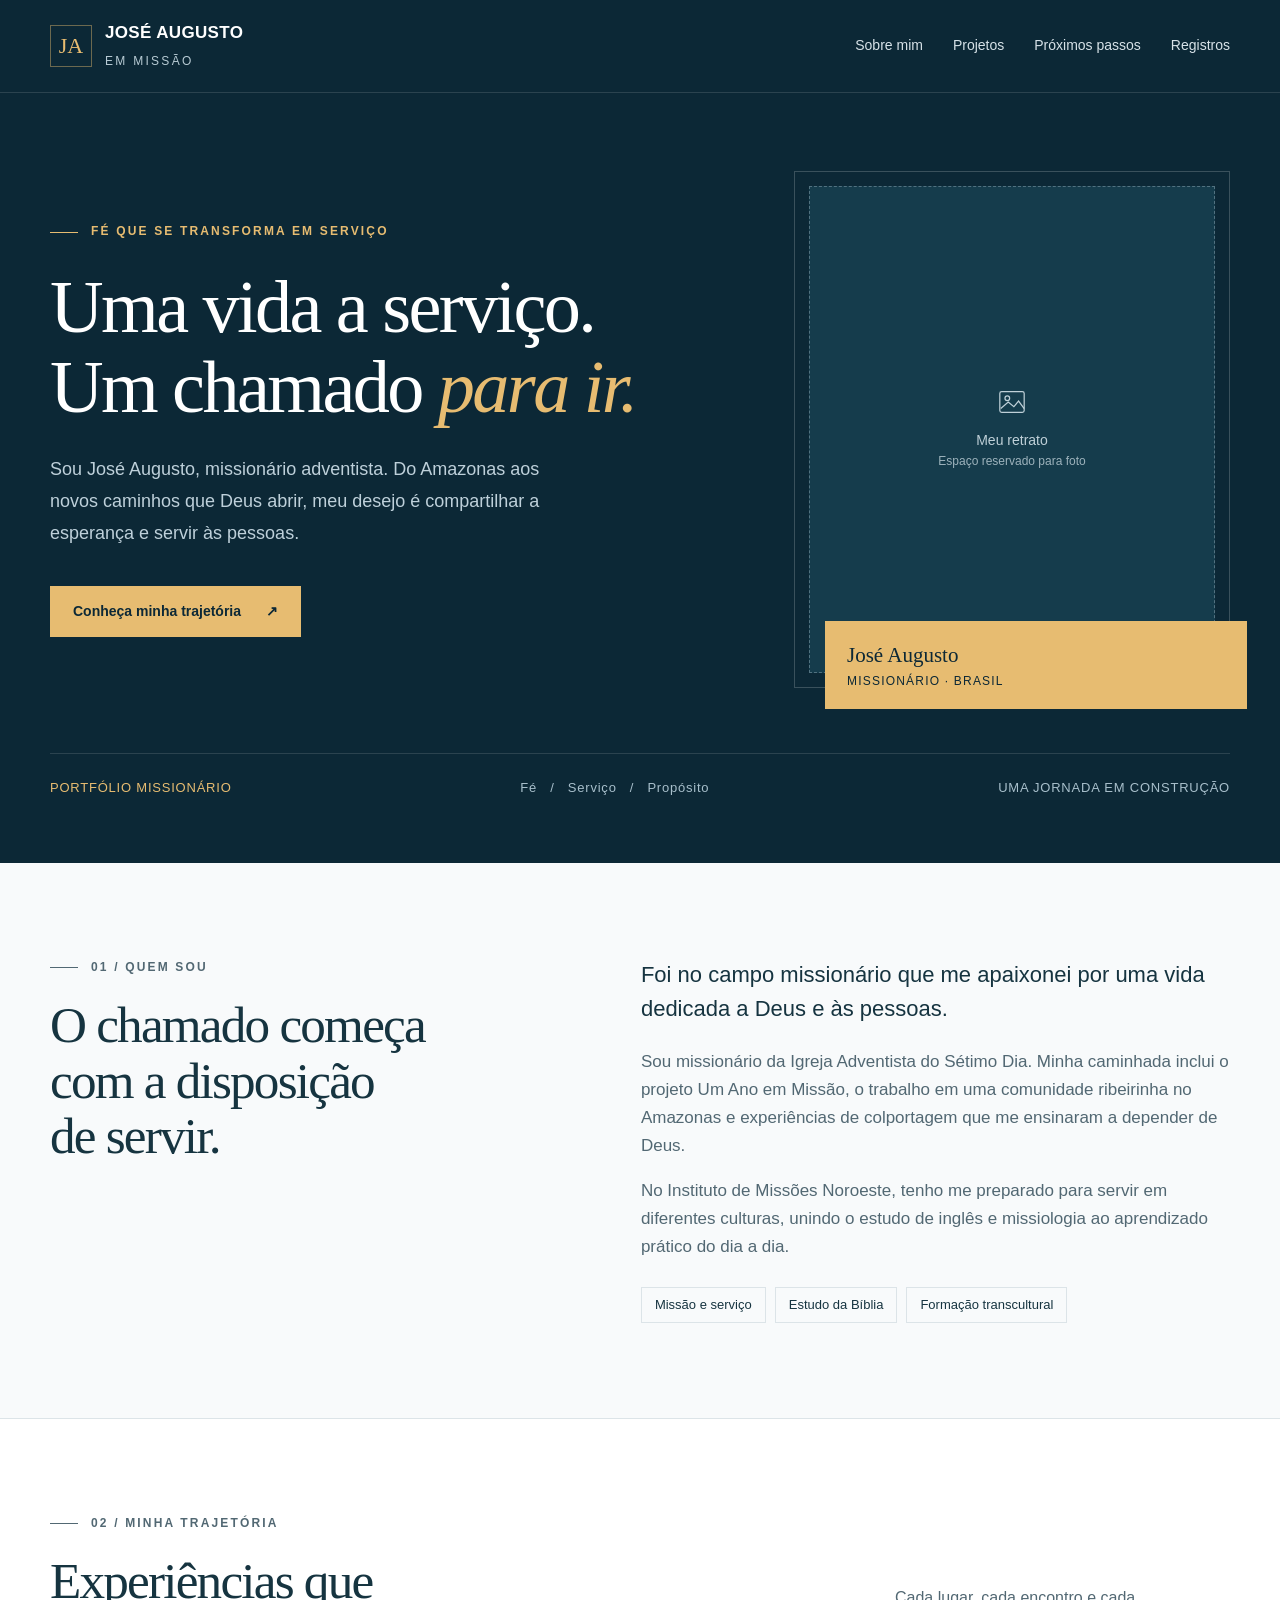
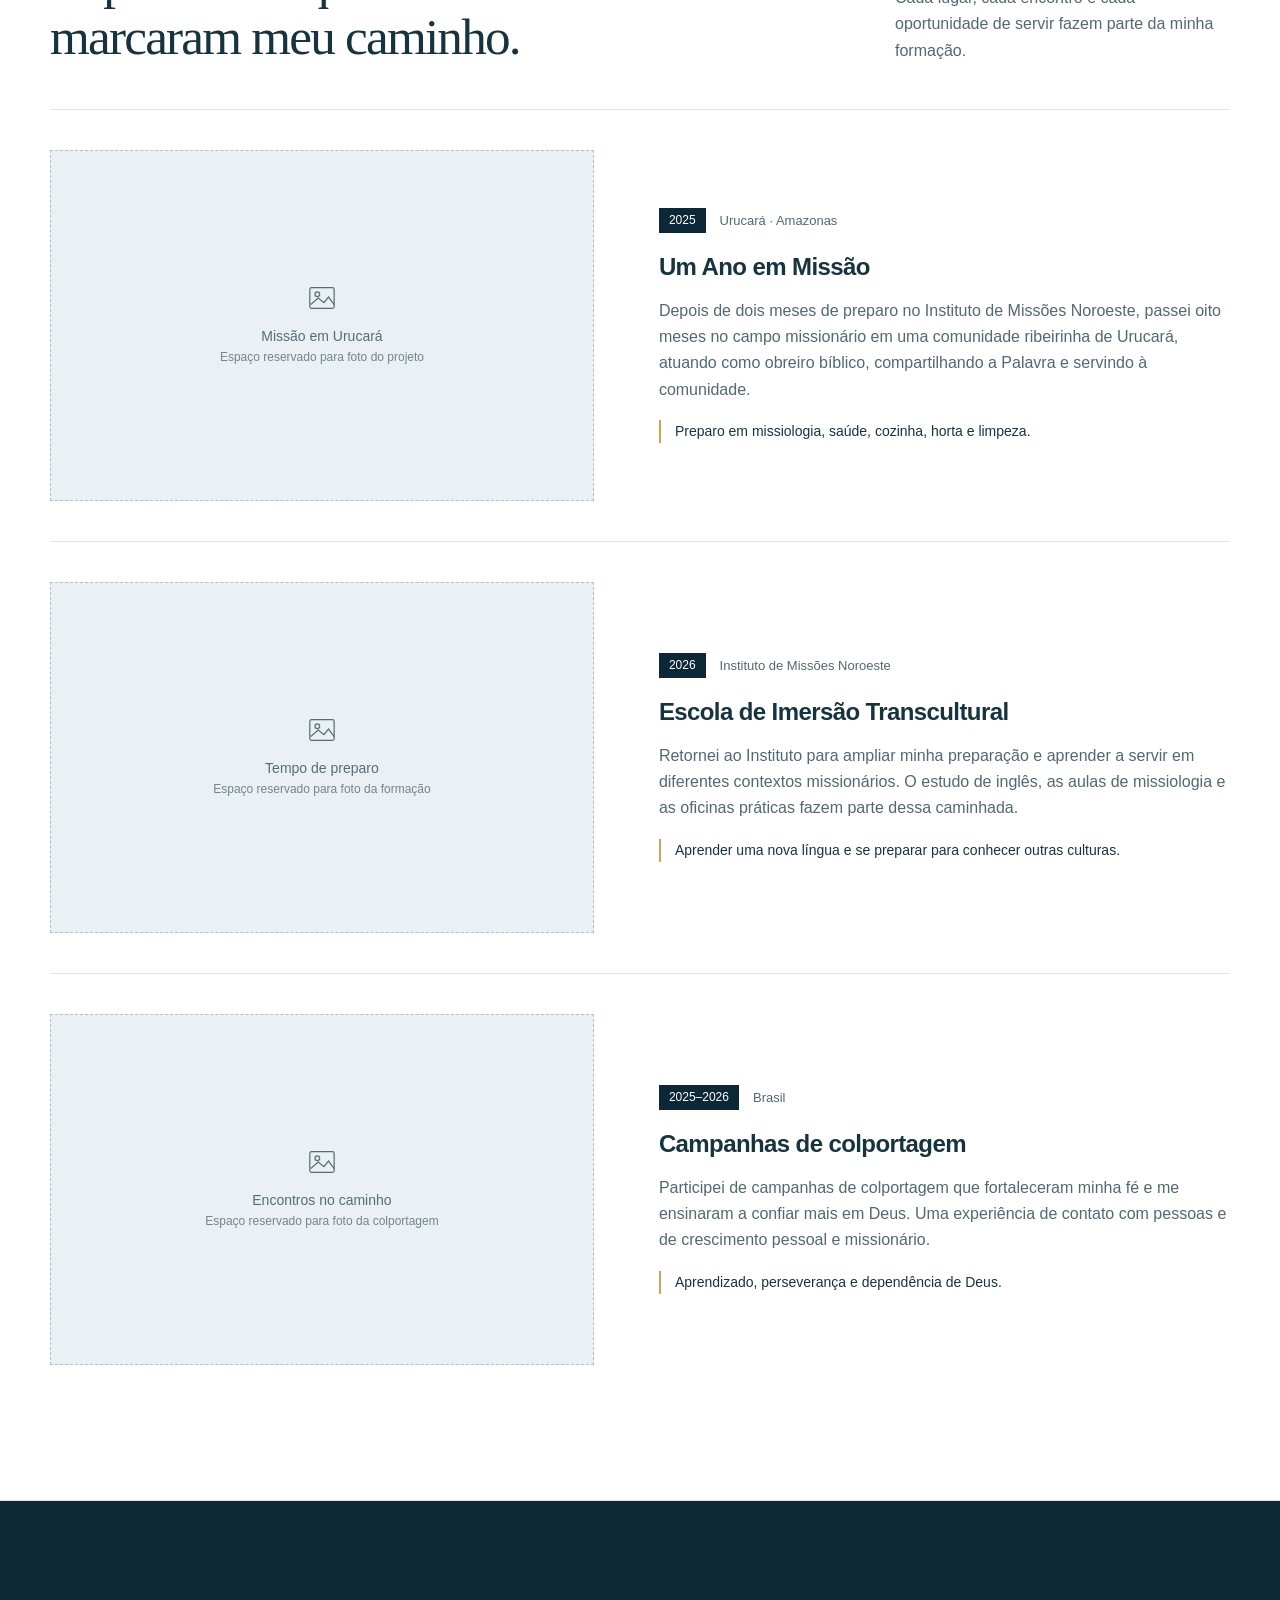
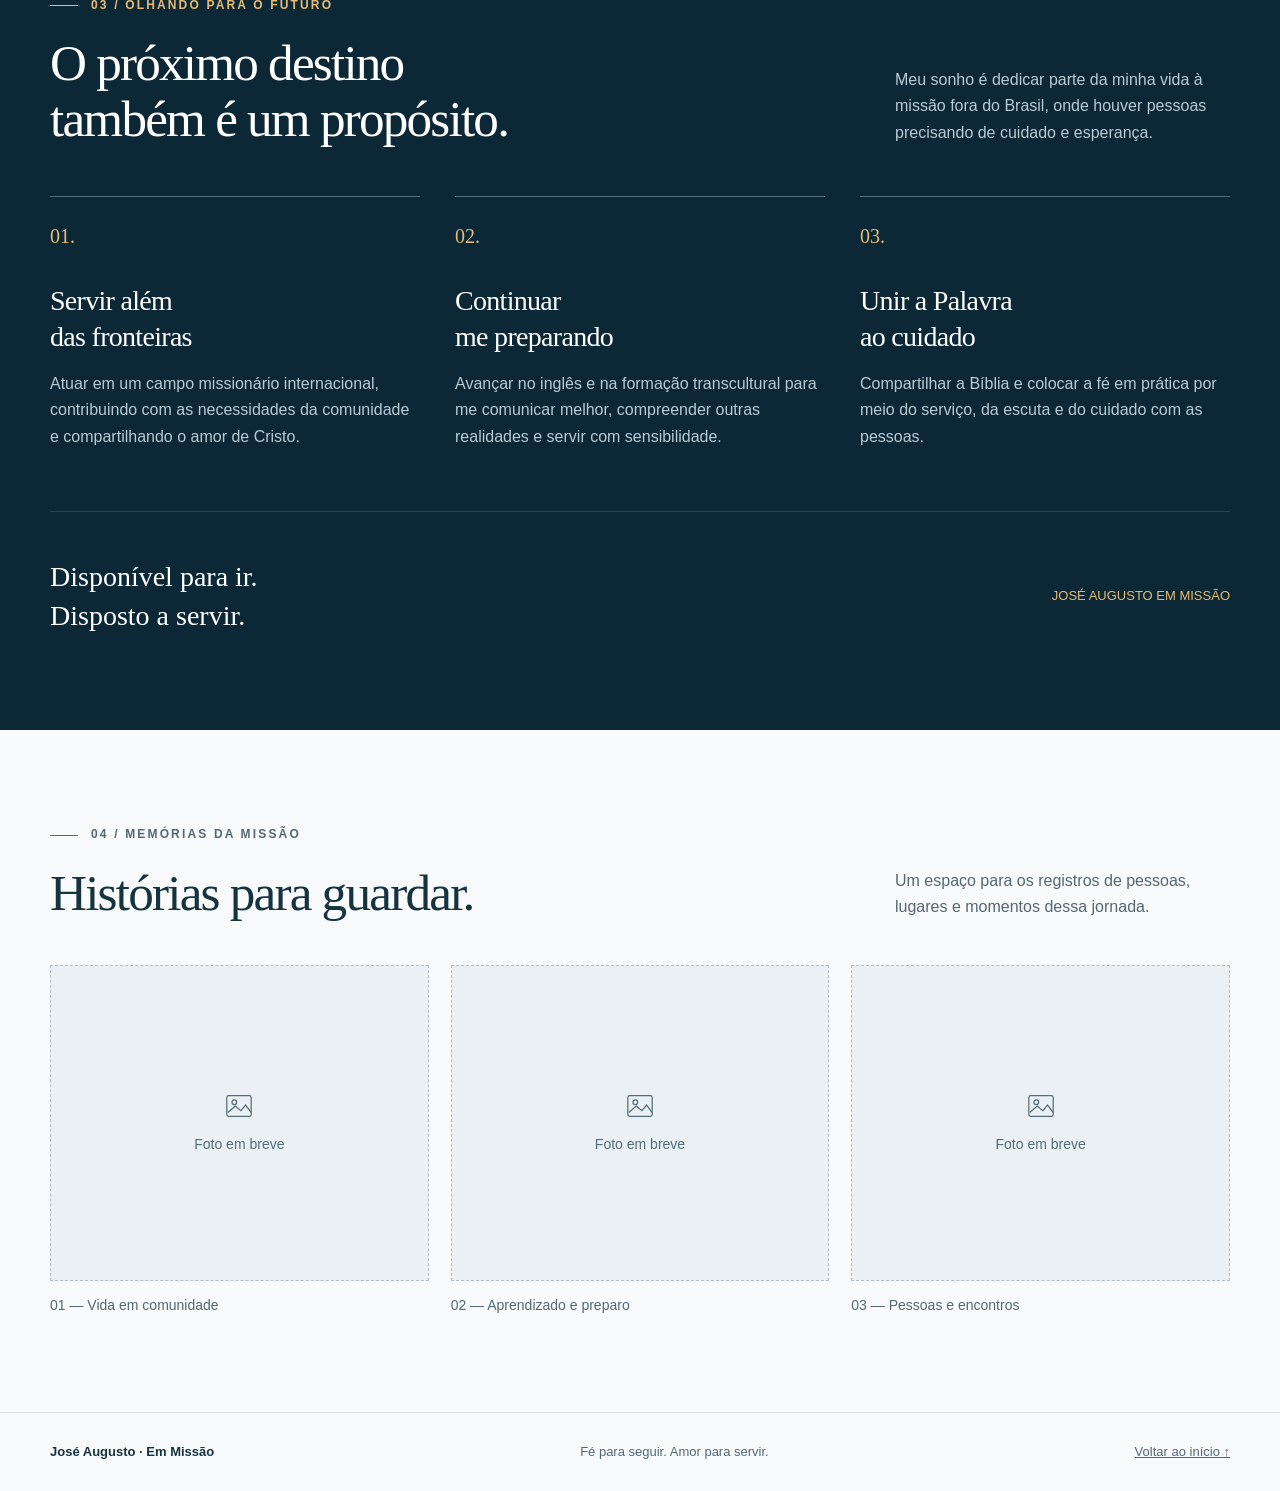
==== index.html @ 865b5f3e "primeiro commit" ====
<!doctype html>
<html lang="pt-BR">
  <head>
    <meta charset="UTF-8" />
    <meta name="viewport" content="width=device-width, initial-scale=1" />
    <title>José Augusto — Em Missão</title>
    <meta
      name="description"
      content="Conheça a trajetória missionária de José Augusto, seus projetos no Amazonas, sua formação e seu sonho de servir além das fronteiras."
    />
    <link
      rel="icon"
      type="image/svg+xml"
      href="data:image/svg+xml,%3Csvg xmlns='http://www.w3.org/2000/svg' viewBox='0 0 40 40'%3E%3Crect width='40' height='40' rx='10' fill='%230c2836'/%3E%3Cpath d='M20 8v24M10 17h20' stroke='%23e7bc71' stroke-width='3'/%3E%3C/svg%3E"
    />
    <style>
      :root {
        --navy: #0c2836;
        --navy2: #153c4c;
        --gold: #e7bc71;
        --ink: #163440;
        --muted: #526873;
        --paper: #f8fafb;
        --line: #dce4e8;
      }
      * {
        box-sizing: border-box;
      }
      html {
        scroll-behavior: smooth;
        scroll-padding-top: 90px;
      }
      body {
        margin: 0;
        color: var(--ink);
        background: var(--paper);
        font-family: Arial, Helvetica, sans-serif;
        line-height: 1.65;
      }
      a {
        color: inherit;
      }
      a:focus-visible {
        outline: 3px solid var(--gold);
        outline-offset: 6px;
      }
      header {
        background: var(--navy);
        color: #fff;
        border-bottom: 1px solid #ffffff20;
      }
      .wrap {
        max-width: 1180px;
        width: calc(100% - 80px);
        margin: auto;
      }
      .nav {
        display: flex;
        align-items: center;
        justify-content: space-between;
        gap: 24px;
        min-height: 92px;
      }
      .brand {
        text-decoration: none;
        display: flex;
        align-items: center;
        gap: 13px;
      }
      .brand-mark {
        width: 42px;
        height: 42px;
        border: 1px solid #e7bc7170;
        display: grid;
        place-items: center;
        color: var(--gold);
        font-family: Georgia, serif;
        font-size: 22px;
      }
      .brand strong {
        display: block;
        font-size: 17px;
        letter-spacing: 0.02em;
      }
      .brand small {
        font-size: 12px;
        letter-spacing: 0.19em;
        color: #b8cbd4;
        text-transform: uppercase;
      }
      nav {
        display: flex;
        gap: 30px;
      }
      nav a {
        font-size: 14px;
        text-decoration: none;
        color: #d7e2e8;
      }
      nav a:hover {
        color: var(--gold);
      }
      .hero {
        background: var(--navy);
        color: white;
        padding: 78px 0 64px;
      }
      .hero-grid {
        display: grid;
        grid-template-columns: 1.2fr 0.8fr;
        align-items: center;
        gap: 90px;
      }
      .eyebrow {
        font-size: 12px;
        letter-spacing: 0.18em;
        font-weight: 700;
        text-transform: uppercase;
        color: var(--muted);
        display: flex;
        align-items: center;
        gap: 13px;
      }
      .eyebrow:before {
        content: "";
        display: block;
        width: 28px;
        height: 1px;
        background: currentColor;
      }
      .hero .eyebrow {
        color: var(--gold);
      }
      h1,
      h2,
      h3,
      p {
        margin-top: 0;
      }
      h1,
      h2 {
        font-family: Georgia, "Times New Roman", serif;
        font-weight: 400;
        line-height: 1.08;
        letter-spacing: -0.035em;
      }
      h1 {
        font-size: clamp(48px, 5.8vw, 78px);
        margin: 25px 0;
      }
      h1 em {
        color: var(--gold);
        font-weight: 400;
      }
      h2 {
        font-size: clamp(36px, 4vw, 52px);
        margin: 20px 0 24px;
      }
      h3 {
        font-size: 24px;
        line-height: 1.3;
        letter-spacing: -0.025em;
        margin-bottom: 15px;
      }
      .intro {
        font-size: 18px;
        color: #bed0da;
        max-width: 490px;
        line-height: 1.8;
      }
      .button {
        display: inline-flex;
        align-items: center;
        gap: 25px;
        background: var(--gold);
        color: var(--navy);
        padding: 14px 23px;
        text-decoration: none;
        font-size: 14px;
        font-weight: bold;
        margin-top: 18px;
      }
      .button:hover {
        background: #f3ce90;
      }
      .portrait-frame {
        position: relative;
        padding: 14px;
        border: 1px solid #ffffff30;
      }
      .placeholder {
        display: flex;
        align-items: center;
        justify-content: center;
        flex-direction: column;
        text-align: center;
        gap: 12px;
        background: #eaf0f3;
        color: #536d7a;
        border: 1px dashed #adc0ca;
        min-height: 230px;
        padding: 24px;
      }
      .placeholder svg {
        width: 30px;
        height: 30px;
        stroke: currentColor;
        fill: none;
        stroke-width: 1.3;
      }
      .placeholder span {
        font-size: 14px;
      }
      .placeholder small {
        display: block;
        font-size: 12px;
        color: inherit;
        opacity: 0.8;
      }
      .portrait {
        aspect-ratio: 4/4.8;
        background: var(--navy2);
        border-color: #527280;
        color: #bfd0d8;
      }
      .portrait-label {
        position: absolute;
        bottom: -22px;
        left: 30px;
        right: -18px;
        background: var(--gold);
        padding: 17px 22px;
        color: var(--navy);
      }
      .portrait-label strong {
        font-family: Georgia, serif;
        font-size: 21px;
        font-weight: 400;
      }
      .portrait-label small {
        display: block;
        font-size: 12px;
        letter-spacing: 0.1em;
        text-transform: uppercase;
      }
      .hero-foot {
        margin-top: 65px;
        border-top: 1px solid #ffffff20;
        padding-top: 23px;
        display: flex;
        gap: 30px;
        justify-content: space-between;
        color: #a8bfcb;
        font-size: 13px;
        letter-spacing: 0.06em;
      }
      .hero-foot span:first-child {
        color: var(--gold);
      }
      section {
        padding: 95px 0;
      }
      .about {
        display: grid;
        grid-template-columns: 1fr 1.2fr;
        gap: 100px;
      }
      .about p {
        color: var(--muted);
        font-size: 17px;
      }
      .about .lead {
        font-size: 22px;
        color: var(--ink);
        line-height: 1.55;
      }
      .tags {
        display: flex;
        flex-wrap: wrap;
        gap: 9px;
        margin-top: 26px;
      }
      .tag {
        border: 1px solid var(--line);
        padding: 6px 13px;
        font-size: 13px;
      }
      .projects {
        background: #fff;
        border-block: 1px solid var(--line);
      }
      .section-head {
        display: flex;
        justify-content: space-between;
        align-items: end;
        gap: 30px;
        margin-bottom: 45px;
      }
      .section-head h2 {
        margin-bottom: 0;
      }
      .section-head > p {
        font-size: 16px;
        max-width: 335px;
        color: var(--muted);
        margin: 0;
      }
      .project {
        display: grid;
        grid-template-columns: 1fr 1.05fr;
        gap: 65px;
        padding: 40px 0;
        border-top: 1px solid var(--line);
        align-items: center;
      }
      .project .placeholder {
        aspect-ratio: 1.55;
      }
      .meta {
        display: flex;
        align-items: center;
        gap: 14px;
        font-size: 13px;
        color: var(--muted);
        margin-bottom: 18px;
      }
      .year {
        background: var(--navy);
        color: white;
        padding: 3px 10px;
        font-size: 12px;
      }
      .project p {
        color: var(--muted);
        margin-bottom: 17px;
      }
      .detail {
        font-size: 14px;
        color: var(--ink);
        border-left: 2px solid #d2a256;
        padding-left: 14px;
      }
      .goals {
        background: var(--navy);
        color: white;
      }
      .goals .eyebrow {
        color: var(--gold);
      }
      .goals .section-head > p {
        color: #b7cbd5;
      }
      .goal-grid {
        display: grid;
        grid-template-columns: repeat(3, 1fr);
        gap: 35px;
        margin-top: 50px;
      }
      .goal {
        border-top: 1px solid #54707e;
        padding-top: 23px;
      }
      .number {
        font-family: Georgia, serif;
        color: var(--gold);
        font-size: 20px;
        display: block;
        margin-bottom: 30px;
      }
      .goal h3 {
        font-family: Georgia, serif;
        font-weight: 400;
        font-size: 28px;
      }
      .goal p {
        color: #b7cbd5;
        font-size: 16px;
      }
      .closing {
        padding-top: 45px;
        margin-top: 45px;
        border-top: 1px solid #ffffff20;
        display: flex;
        justify-content: space-between;
        gap: 30px;
        align-items: center;
      }
      .closing p {
        font-family: Georgia, serif;
        font-size: 28px;
        line-height: 1.4;
        margin: 0;
      }
      .closing span {
        font-size: 13px;
        color: var(--gold);
        white-space: nowrap;
      }
      .gallery-grid {
        display: grid;
        grid-template-columns: 1fr 1fr 1fr;
        gap: 22px;
      }
      .gallery-grid figure {
        margin: 0;
      }
      .gallery-grid .placeholder {
        aspect-ratio: 1.2;
        min-height: 0;
      }
      .gallery-grid figcaption {
        font-size: 14px;
        margin-top: 13px;
        color: var(--muted);
      }
      footer {
        border-top: 1px solid var(--line);
        padding: 28px 0;
      }
      .footer {
        display: flex;
        justify-content: space-between;
        gap: 20px;
        font-size: 13px;
        color: var(--muted);
      }
      .footer strong {
        color: var(--ink);
      }
      @media (max-width: 850px) {
        .wrap {
          width: calc(100% - 40px);
        }
        .nav {
          flex-wrap: wrap;
          padding: 19px 0;
          gap: 15px;
        }
        nav {
          gap: 20px;
          flex-wrap: wrap;
        }
        .hero-grid {
          gap: 35px;
          grid-template-columns: 1.15fr 0.85fr;
        }
        .hero {
          padding-top: 55px;
        }
        h1 {
          font-size: 52px;
        }
        .portrait-label {
          right: 0;
          left: 0;
        }
        .about {
          gap: 40px;
        }
        .project {
          gap: 35px;
        }
        .goal-grid {
          gap: 24px;
        }
        .hero-foot {
          gap: 14px;
          flex-wrap: wrap;
        }
      }
      @media (max-width: 600px) {
        .wrap {
          width: calc(100% - 40px);
        }
        .nav {
          align-items: start;
        }
        .brand strong {
          font-size: 16px;
        }
        nav {
          gap: 21px;
          width: 100%;
          padding-top: 12px;
          border-top: 1px solid #ffffff20;
        }
        nav a {
          font-size: 13px;
        }
        .hero-grid,
        .about,
        .project,
        .goal-grid {
          grid-template-columns: 1fr;
        }
        .hero-grid {
          gap: 45px;
        }
        h1 {
          font-size: 54px;
        }
        .hero {
          padding: 45px 0 30px;
        }
        .intro {
          font-size: 17px;
        }
        .portrait-frame {
          width: 90%;
          max-width: 350px;
          margin: auto;
        }
        .portrait {
          aspect-ratio: 1.1;
        }
        .hero-foot {
          margin-top: 60px;
        }
        .hero-foot span:last-child {
          display: none;
        }
        section {
          padding: 65px 0;
        }
        .about {
          gap: 12px;
        }
        .section-head {
          display: block;
        }
        .section-head > p {
          margin-top: 22px;
        }
        .project {
          gap: 24px;
          padding: 30px 0;
        }
        .project .placeholder {
          min-height: 210px;
        }
        .goal-grid {
          gap: 25px;
          margin-top: 35px;
        }
        .number {
          margin-bottom: 15px;
        }
        .closing {
          align-items: start;
          flex-direction: column;
          gap: 15px;
        }
        .gallery-grid {
          grid-template-columns: 1fr;
        }
        .gallery-grid .placeholder {
          aspect-ratio: 1.5;
        }
        .footer {
          flex-direction: column;
          gap: 5px;
        }
      }
      @media (prefers-reduced-motion: reduce) {
        html {
          scroll-behavior: auto;
        }
      }
    </style>
  </head>
  <body>
    <svg xmlns="http://www.w3.org/2000/svg" style="display: none">
      <symbol id="photo" viewBox="0 0 32 32">
        <rect x="3" y="5" width="26" height="22" rx="2" />
        <circle cx="11" cy="12" r="2.5" />
        <path d="m4 23 8-7 6 5 5-6 6 8" />
      </symbol>
    </svg>
    <header id="inicio">
      <div class="wrap nav">
        <a class="brand" href="#inicio" aria-label="José Augusto, início"
          ><span class="brand-mark">JA</span
          ><span><strong>JOSÉ AUGUSTO</strong><small>Em missão</small></span></a
        >
        <nav aria-label="Navegação principal">
          <a href="#sobre">Sobre mim</a><a href="#projetos">Projetos</a
          ><a href="#objetivos">Próximos passos</a
          ><a href="#registros">Registros</a>
        </nav>
      </div>
    </header>
    <main>
      <div class="hero">
        <div class="wrap">
          <div class="hero-grid">
            <div>
              <div class="eyebrow">Fé que se transforma em serviço</div>
              <h1>Uma vida a serviço.<br />Um chamado <em>para ir.</em></h1>
              <p class="intro">
                Sou José Augusto, missionário adventista. Do Amazonas aos novos
                caminhos que Deus abrir, meu desejo é compartilhar a esperança e
                servir às pessoas.
              </p>
              <a class="button" href="#projetos"
                >Conheça minha trajetória <span aria-hidden="true">↗</span></a
              >
            </div>
            <div class="portrait-frame">
              <div class="placeholder portrait">
                <svg aria-hidden="true"><use href="#photo" /></svg
                ><span
                  >Meu retrato<small>Espaço reservado para foto</small></span
                >
              </div>
              <div class="portrait-label">
                <strong>José Augusto</strong><small>Missionário · Brasil</small>
              </div>
            </div>
          </div>
          <div class="hero-foot">
            <span>PORTFÓLIO MISSIONÁRIO</span
            ><span>Fé &nbsp; / &nbsp; Serviço &nbsp; / &nbsp; Propósito</span
            ><span>UMA JORNADA EM CONSTRUÇÃO</span>
          </div>
        </div>
      </div>
      <section id="sobre">
        <div class="wrap about">
          <div>
            <div class="eyebrow">01 / Quem sou</div>
            <h2>O chamado começa<br />com a disposição<br />de servir.</h2>
          </div>
          <div>
            <p class="lead">
              Foi no campo missionário que me apaixonei por uma vida dedicada a
              Deus e às pessoas.
            </p>
            <p>
              Sou missionário da Igreja Adventista do Sétimo Dia. Minha
              caminhada inclui o projeto Um Ano em Missão, o trabalho em uma
              comunidade ribeirinha no Amazonas e experiências de colportagem
              que me ensinaram a depender de Deus.
            </p>
            <p>
              No Instituto de Missões Noroeste, tenho me preparado para servir
              em diferentes culturas, unindo o estudo de inglês e missiologia ao
              aprendizado prático do dia a dia.
            </p>
            <div class="tags">
              <span class="tag">Missão e serviço</span
              ><span class="tag">Estudo da Bíblia</span
              ><span class="tag">Formação transcultural</span>
            </div>
          </div>
        </div>
      </section>
      <section class="projects" id="projetos">
        <div class="wrap">
          <div class="section-head">
            <div>
              <div class="eyebrow">02 / Minha trajetória</div>
              <h2>Experiências que<br />marcaram meu caminho.</h2>
            </div>
            <p>
              Cada lugar, cada encontro e cada oportunidade de servir fazem
              parte da minha formação.
            </p>
          </div>
          <article class="project">
            <div class="placeholder">
              <svg aria-hidden="true"><use href="#photo" /></svg
              ><span
                >Missão em Urucará<small
                  >Espaço reservado para foto do projeto</small
                ></span
              >
            </div>
            <div>
              <div class="meta">
                <span class="year">2025</span><span>Urucará · Amazonas</span>
              </div>
              <h3>Um Ano em Missão</h3>
              <p>
                Depois de dois meses de preparo no Instituto de Missões
                Noroeste, passei oito meses no campo missionário em uma
                comunidade ribeirinha de Urucará, atuando como obreiro bíblico,
                compartilhando a Palavra e servindo à comunidade.
              </p>
              <div class="detail">
                Preparo em missiologia, saúde, cozinha, horta e limpeza.
              </div>
            </div>
          </article>
          <article class="project">
            <div class="placeholder">
              <svg aria-hidden="true"><use href="#photo" /></svg
              ><span
                >Tempo de preparo<small
                  >Espaço reservado para foto da formação</small
                ></span
              >
            </div>
            <div>
              <div class="meta">
                <span class="year">2026</span
                ><span>Instituto de Missões Noroeste</span>
              </div>
              <h3>Escola de Imersão Transcultural</h3>
              <p>
                Retornei ao Instituto para ampliar minha preparação e aprender a
                servir em diferentes contextos missionários. O estudo de inglês,
                as aulas de missiologia e as oficinas práticas fazem parte dessa
                caminhada.
              </p>
              <div class="detail">
                Aprender uma nova língua e se preparar para conhecer outras
                culturas.
              </div>
            </div>
          </article>
          <article class="project">
            <div class="placeholder">
              <svg aria-hidden="true"><use href="#photo" /></svg
              ><span
                >Encontros no caminho<small
                  >Espaço reservado para foto da colportagem</small
                ></span
              >
            </div>
            <div>
              <div class="meta">
                <span class="year">2025–2026</span><span>Brasil</span>
              </div>
              <h3>Campanhas de colportagem</h3>
              <p>
                Participei de campanhas de colportagem que fortaleceram minha fé
                e me ensinaram a confiar mais em Deus. Uma experiência de
                contato com pessoas e de crescimento pessoal e missionário.
              </p>
              <div class="detail">
                Aprendizado, perseverança e dependência de Deus.
              </div>
            </div>
          </article>
        </div>
      </section>
      <section class="goals" id="objetivos">
        <div class="wrap">
          <div class="section-head">
            <div>
              <div class="eyebrow">03 / Olhando para o futuro</div>
              <h2>O próximo destino<br />também é um propósito.</h2>
            </div>
            <p>
              Meu sonho é dedicar parte da minha vida à missão fora do Brasil,
              onde houver pessoas precisando de cuidado e esperança.
            </p>
          </div>
          <div class="goal-grid">
            <article class="goal">
              <span class="number">01.</span>
              <h3>Servir além<br />das fronteiras</h3>
              <p>
                Atuar em um campo missionário internacional, contribuindo com as
                necessidades da comunidade e compartilhando o amor de Cristo.
              </p>
            </article>
            <article class="goal">
              <span class="number">02.</span>
              <h3>Continuar<br />me preparando</h3>
              <p>
                Avançar no inglês e na formação transcultural para me comunicar
                melhor, compreender outras realidades e servir com
                sensibilidade.
              </p>
            </article>
            <article class="goal">
              <span class="number">03.</span>
              <h3>Unir a Palavra<br />ao cuidado</h3>
              <p>
                Compartilhar a Bíblia e colocar a fé em prática por meio do
                serviço, da escuta e do cuidado com as pessoas.
              </p>
            </article>
          </div>
          <div class="closing">
            <p>Disponível para ir.<br />Disposto a servir.</p>
            <span>JOSÉ AUGUSTO EM MISSÃO</span>
          </div>
        </div>
      </section>
      <section id="registros">
        <div class="wrap">
          <div class="section-head">
            <div>
              <div class="eyebrow">04 / Memórias da missão</div>
              <h2>Histórias para guardar.</h2>
            </div>
            <p>
              Um espaço para os registros de pessoas, lugares e momentos dessa
              jornada.
            </p>
          </div>
          <div class="gallery-grid">
            <figure>
              <div class="placeholder">
                <svg aria-hidden="true"><use href="#photo" /></svg
                ><span>Foto em breve</span>
              </div>
              <figcaption>01 — Vida em comunidade</figcaption>
            </figure>
            <figure>
              <div class="placeholder">
                <svg aria-hidden="true"><use href="#photo" /></svg
                ><span>Foto em breve</span>
              </div>
              <figcaption>02 — Aprendizado e preparo</figcaption>
            </figure>
            <figure>
              <div class="placeholder">
                <svg aria-hidden="true"><use href="#photo" /></svg
                ><span>Foto em breve</span>
              </div>
              <figcaption>03 — Pessoas e encontros</figcaption>
            </figure>
          </div>
        </div>
      </section>
    </main>
    <footer>
      <div class="wrap footer">
        <strong>José Augusto · Em Missão</strong
        ><span>Fé para seguir. Amor para servir.</span
        ><a href="#inicio">Voltar ao início ↑</a>
      </div>
    </footer>
  </body>
</html>
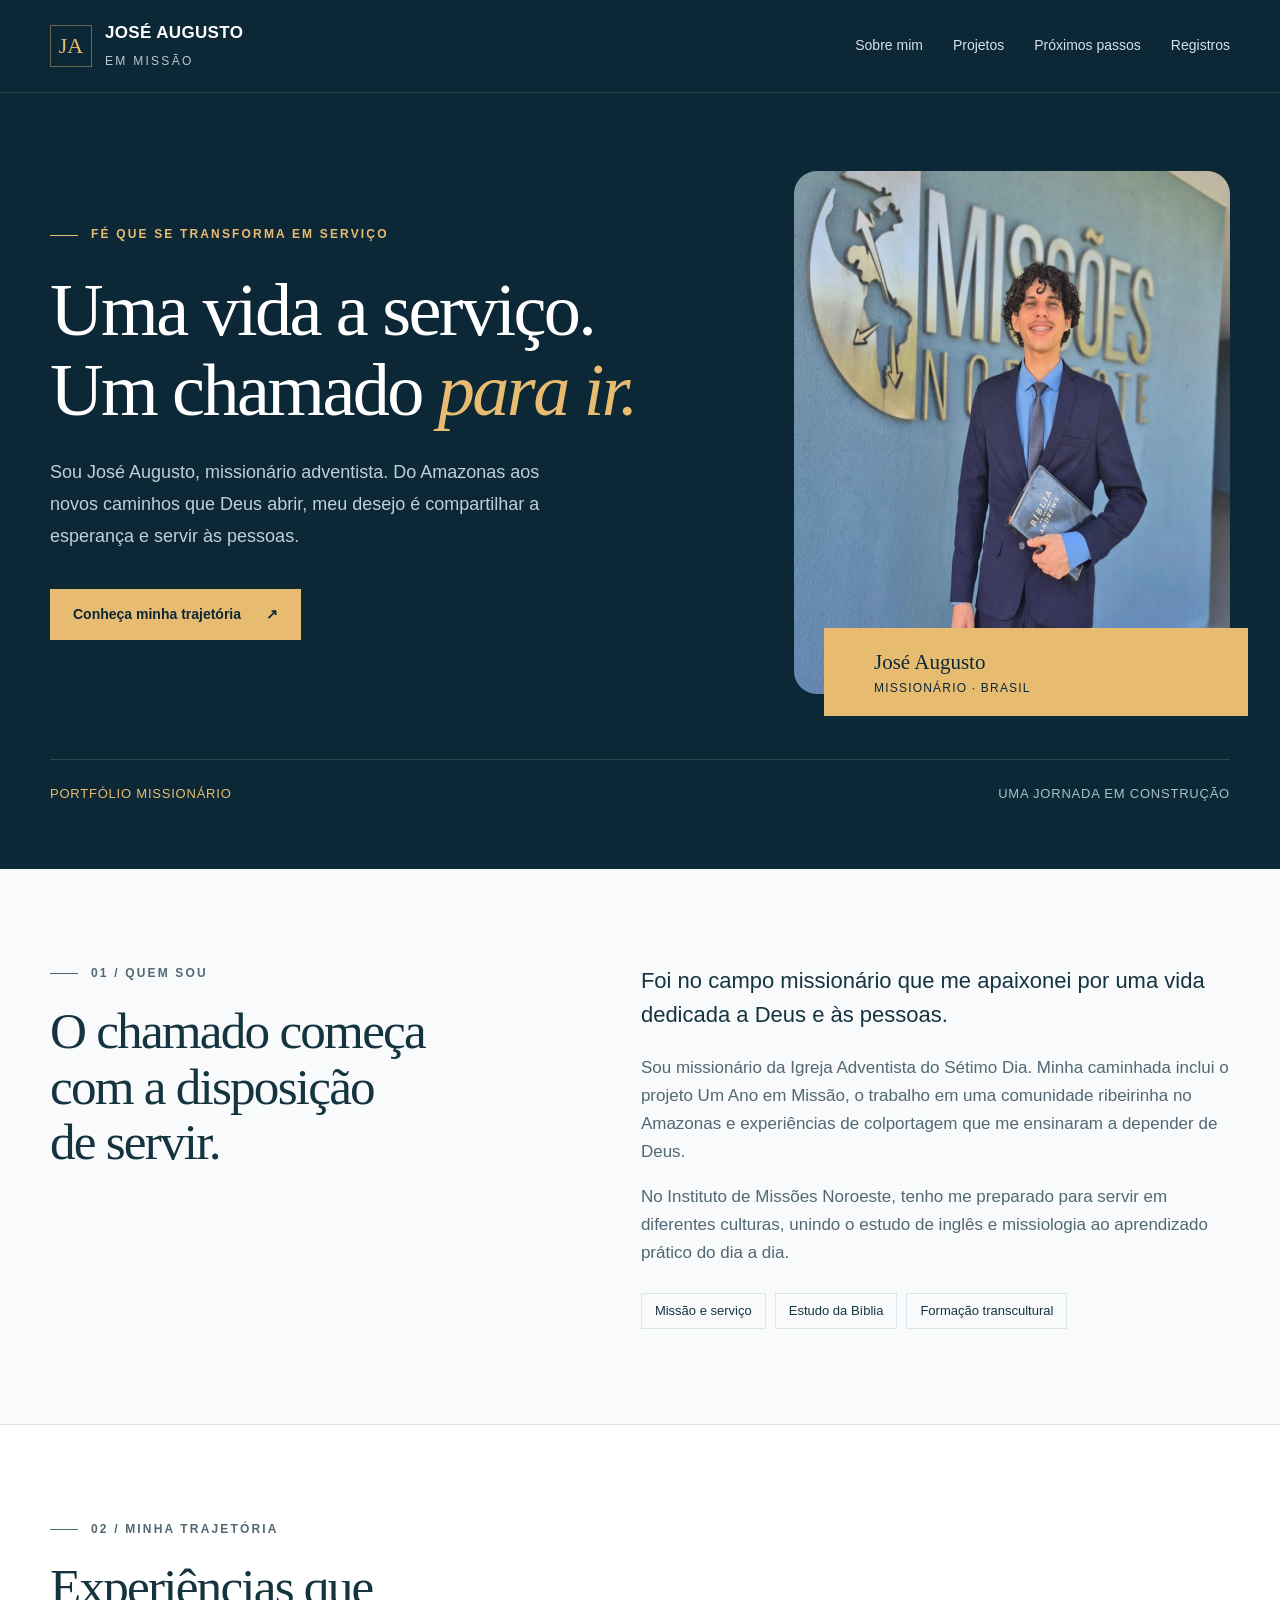
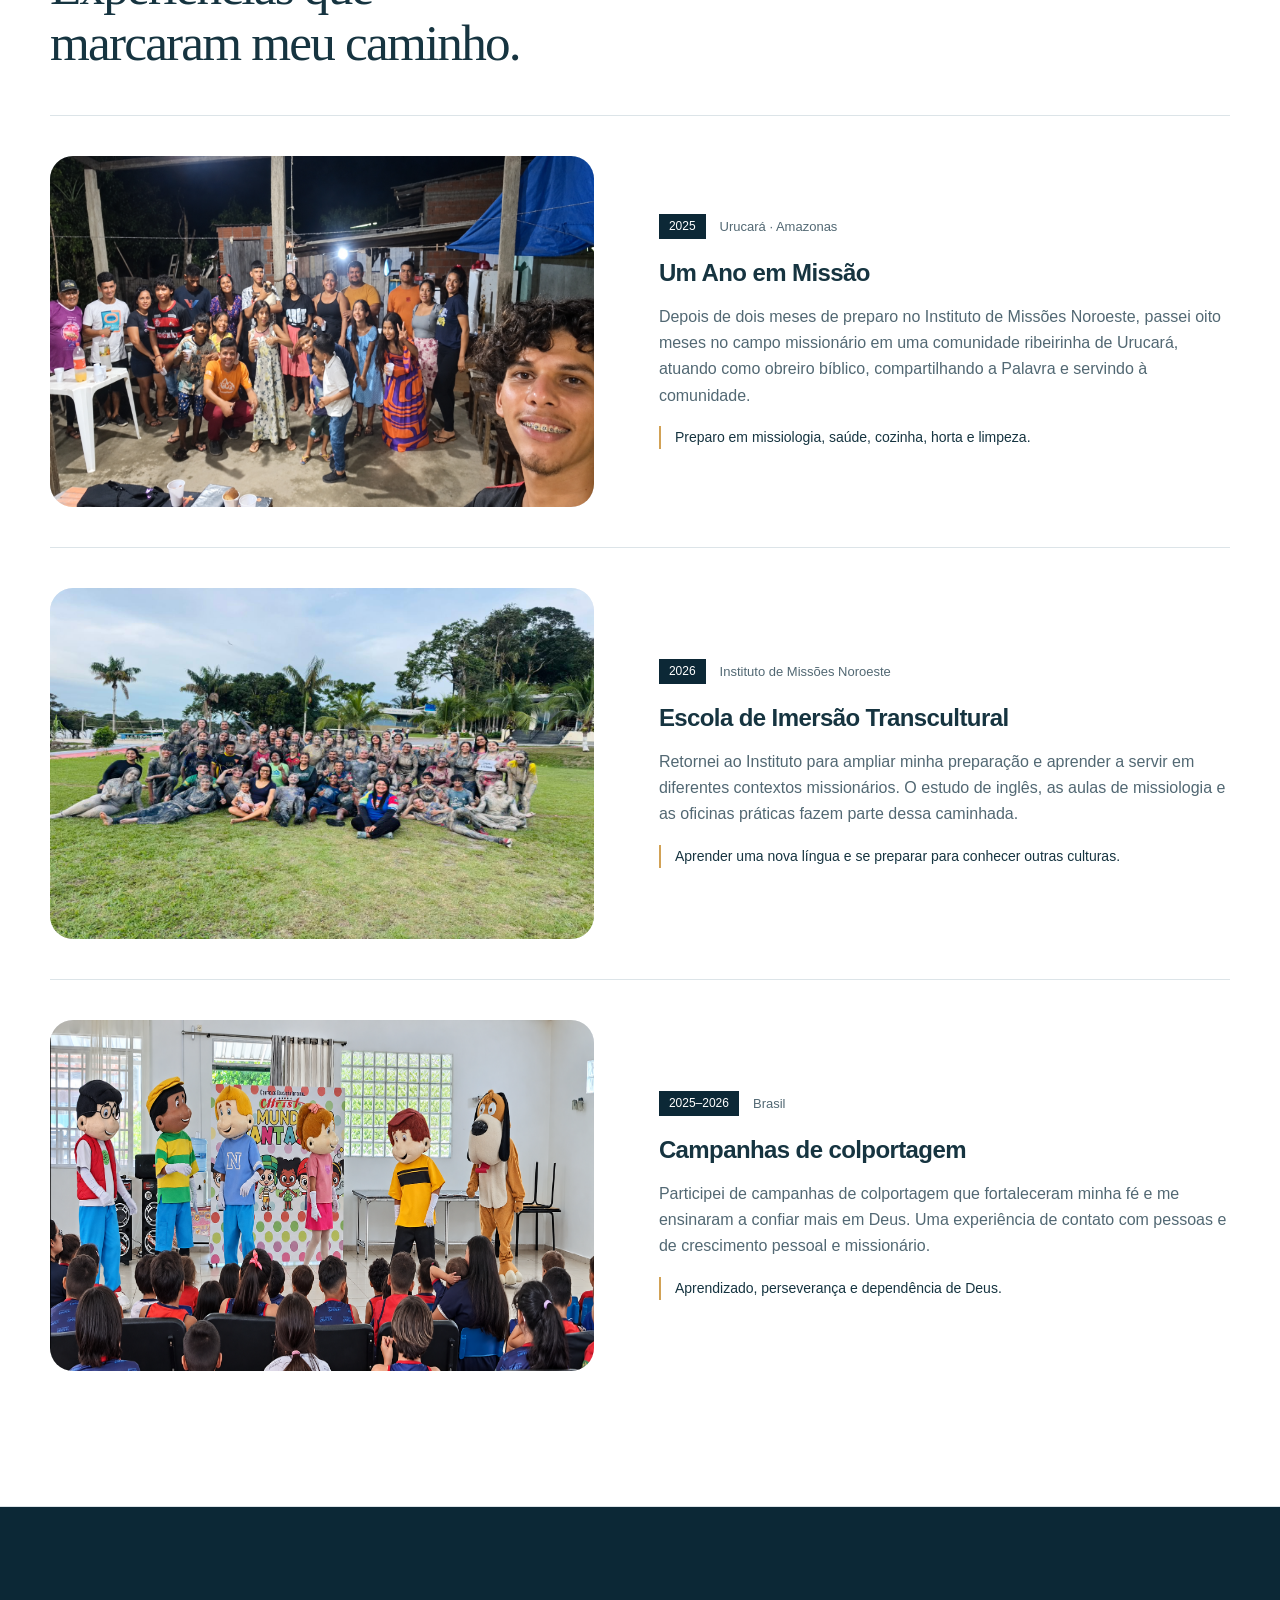
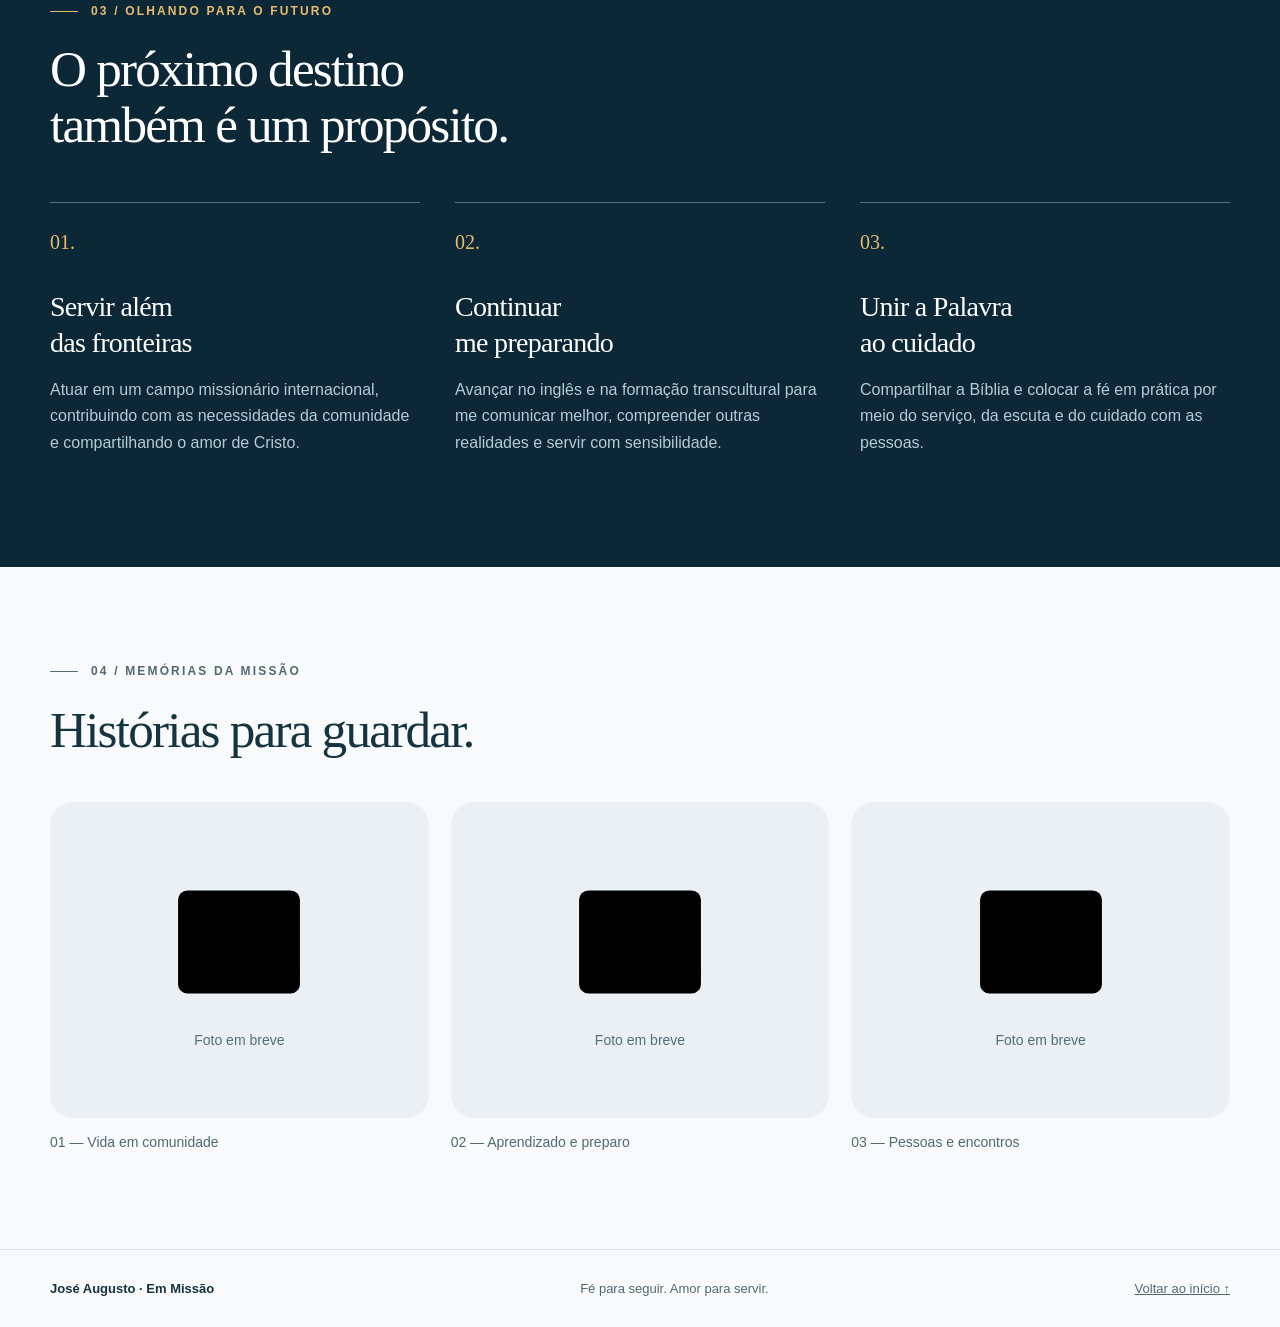
==== commit d062a22f: "Primeiro commit: seguranca" ====
--- a/index.html
+++ b/index.html
@@ -184,9 +184,12 @@
         background: #f3ce90;
       }
       .portrait-frame {
-        position: relative;
-        padding: 14px;
-        border: 1px solid #ffffff30;
+        position: relative;      
+      }
+      .placeholder frame {
+        display: block;
+        width: 100%;
+        height: 100%;
       }
       .placeholder {
         display: flex;
@@ -197,16 +200,16 @@
         gap: 12px;
         background: #eaf0f3;
         color: #536d7a;
-        border: 1px dashed #adc0ca;
         min-height: 230px;
-        padding: 24px;
-      }
-      .placeholder svg {
-        width: 30px;
-        height: 30px;
+        border-radius: 23px;
+      }
+      .placeholder img {
+        width: 100%;
+        height: 100%;
         stroke: currentColor;
         fill: none;
         stroke-width: 1.3;
+        border-radius: 23px;
       }
       .placeholder span {
         font-size: 14px;
@@ -220,7 +223,7 @@
       .portrait {
         aspect-ratio: 4/4.8;
         background: var(--navy2);
-        border-color: #527280;
+        border-color: hsl(198, 22%, 41%);
         color: #bfd0d8;
       }
       .portrait-label {
@@ -229,7 +232,7 @@
         left: 30px;
         right: -18px;
         background: var(--gold);
-        padding: 17px 22px;
+        padding: 17px 50px;
         color: var(--navy);
       }
       .portrait-label strong {
@@ -241,7 +244,7 @@
         display: block;
         font-size: 12px;
         letter-spacing: 0.1em;
-        text-transform: uppercase;
+        text-transform: uppercase; 
       }
       .hero-foot {
         margin-top: 65px;
@@ -607,10 +610,11 @@
             </div>
             <div class="portrait-frame">
               <div class="placeholder portrait">
-                <svg aria-hidden="true"><use href="#photo" /></svg
-                ><span
-                  >Meu retrato<small>Espaço reservado para foto</small></span
-                >
+                <img
+                  aria-hidden="true"
+                  src="img/Foto my.jpg"
+                  alt="José Augusto"
+                />
               </div>
               <div class="portrait-label">
                 <strong>José Augusto</strong><small>Missionário · Brasil</small>
@@ -619,7 +623,6 @@
           </div>
           <div class="hero-foot">
             <span>PORTFÓLIO MISSIONÁRIO</span
-            ><span>Fé &nbsp; / &nbsp; Serviço &nbsp; / &nbsp; Propósito</span
             ><span>UMA JORNADA EM CONSTRUÇÃO</span>
           </div>
         </div>
@@ -661,19 +664,10 @@
               <div class="eyebrow">02 / Minha trajetória</div>
               <h2>Experiências que<br />marcaram meu caminho.</h2>
             </div>
-            <p>
-              Cada lugar, cada encontro e cada oportunidade de servir fazem
-              parte da minha formação.
-            </p>
           </div>
           <article class="project">
             <div class="placeholder">
-              <svg aria-hidden="true"><use href="#photo" /></svg
-              ><span
-                >Missão em Urucará<small
-                  >Espaço reservado para foto do projeto</small
-                ></span
-              >
+              <img src="img/Urucará.png" alt="Missão em Urucará" aria-hidden="true" />
             </div>
             <div>
               <div class="meta">
@@ -693,12 +687,7 @@
           </article>
           <article class="project">
             <div class="placeholder">
-              <svg aria-hidden="true"><use href="#photo" /></svg
-              ><span
-                >Tempo de preparo<small
-                  >Espaço reservado para foto da formação</small
-                ></span
-              >
+              <img src="img/imersao.jpg" alt="Formação no Instituto" aria-hidden="true" />
             </div>
             <div>
               <div class="meta">
@@ -720,12 +709,7 @@
           </article>
           <article class="project">
             <div class="placeholder">
-              <svg aria-hidden="true"><use href="#photo" /></svg
-              ><span
-                >Encontros no caminho<small
-                  >Espaço reservado para foto da colportagem</small
-                ></span
-              >
+              <img src="img/colportagem-melhorada.png" alt="Campanhas de colportagem" aria-hidden="true" />
             </div>
             <div>
               <div class="meta">
@@ -751,10 +735,6 @@
               <div class="eyebrow">03 / Olhando para o futuro</div>
               <h2>O próximo destino<br />também é um propósito.</h2>
             </div>
-            <p>
-              Meu sonho é dedicar parte da minha vida à missão fora do Brasil,
-              onde houver pessoas precisando de cuidado e esperança.
-            </p>
           </div>
           <div class="goal-grid">
             <article class="goal">
@@ -783,11 +763,7 @@
               </p>
             </article>
           </div>
-          <div class="closing">
-            <p>Disponível para ir.<br />Disposto a servir.</p>
-            <span>JOSÉ AUGUSTO EM MISSÃO</span>
-          </div>
-        </div>
+          </div>
       </section>
       <section id="registros">
         <div class="wrap">
@@ -796,30 +772,25 @@
               <div class="eyebrow">04 / Memórias da missão</div>
               <h2>Histórias para guardar.</h2>
             </div>
-            <p>
-              Um espaço para os registros de pessoas, lugares e momentos dessa
-              jornada.
-            </p>
           </div>
           <div class="gallery-grid">
             <figure>
               <div class="placeholder">
-                <svg aria-hidden="true"><use href="#photo" /></svg
-                ><span>Foto em breve</span>
+                <svg aria-hidden="true"><use href="#photo" /></svg>
+                <span>Foto em breve</span>
               </div>
               <figcaption>01 — Vida em comunidade</figcaption>
             </figure>
             <figure>
               <div class="placeholder">
-                <svg aria-hidden="true"><use href="#photo" /></svg
-                ><span>Foto em breve</span>
+                <svg aria-hidden="true"><use href="#photo" /></svg>
+                <span>Foto em breve</span>
               </div>
               <figcaption>02 — Aprendizado e preparo</figcaption>
             </figure>
             <figure>
               <div class="placeholder">
-                <svg aria-hidden="true"><use href="#photo" /></svg
-                ><span>Foto em breve</span>
+                <svg aria-hidden="true"><use href="#photo" /></svg><span>Foto em breve</span>
               </div>
               <figcaption>03 — Pessoas e encontros</figcaption>
             </figure>
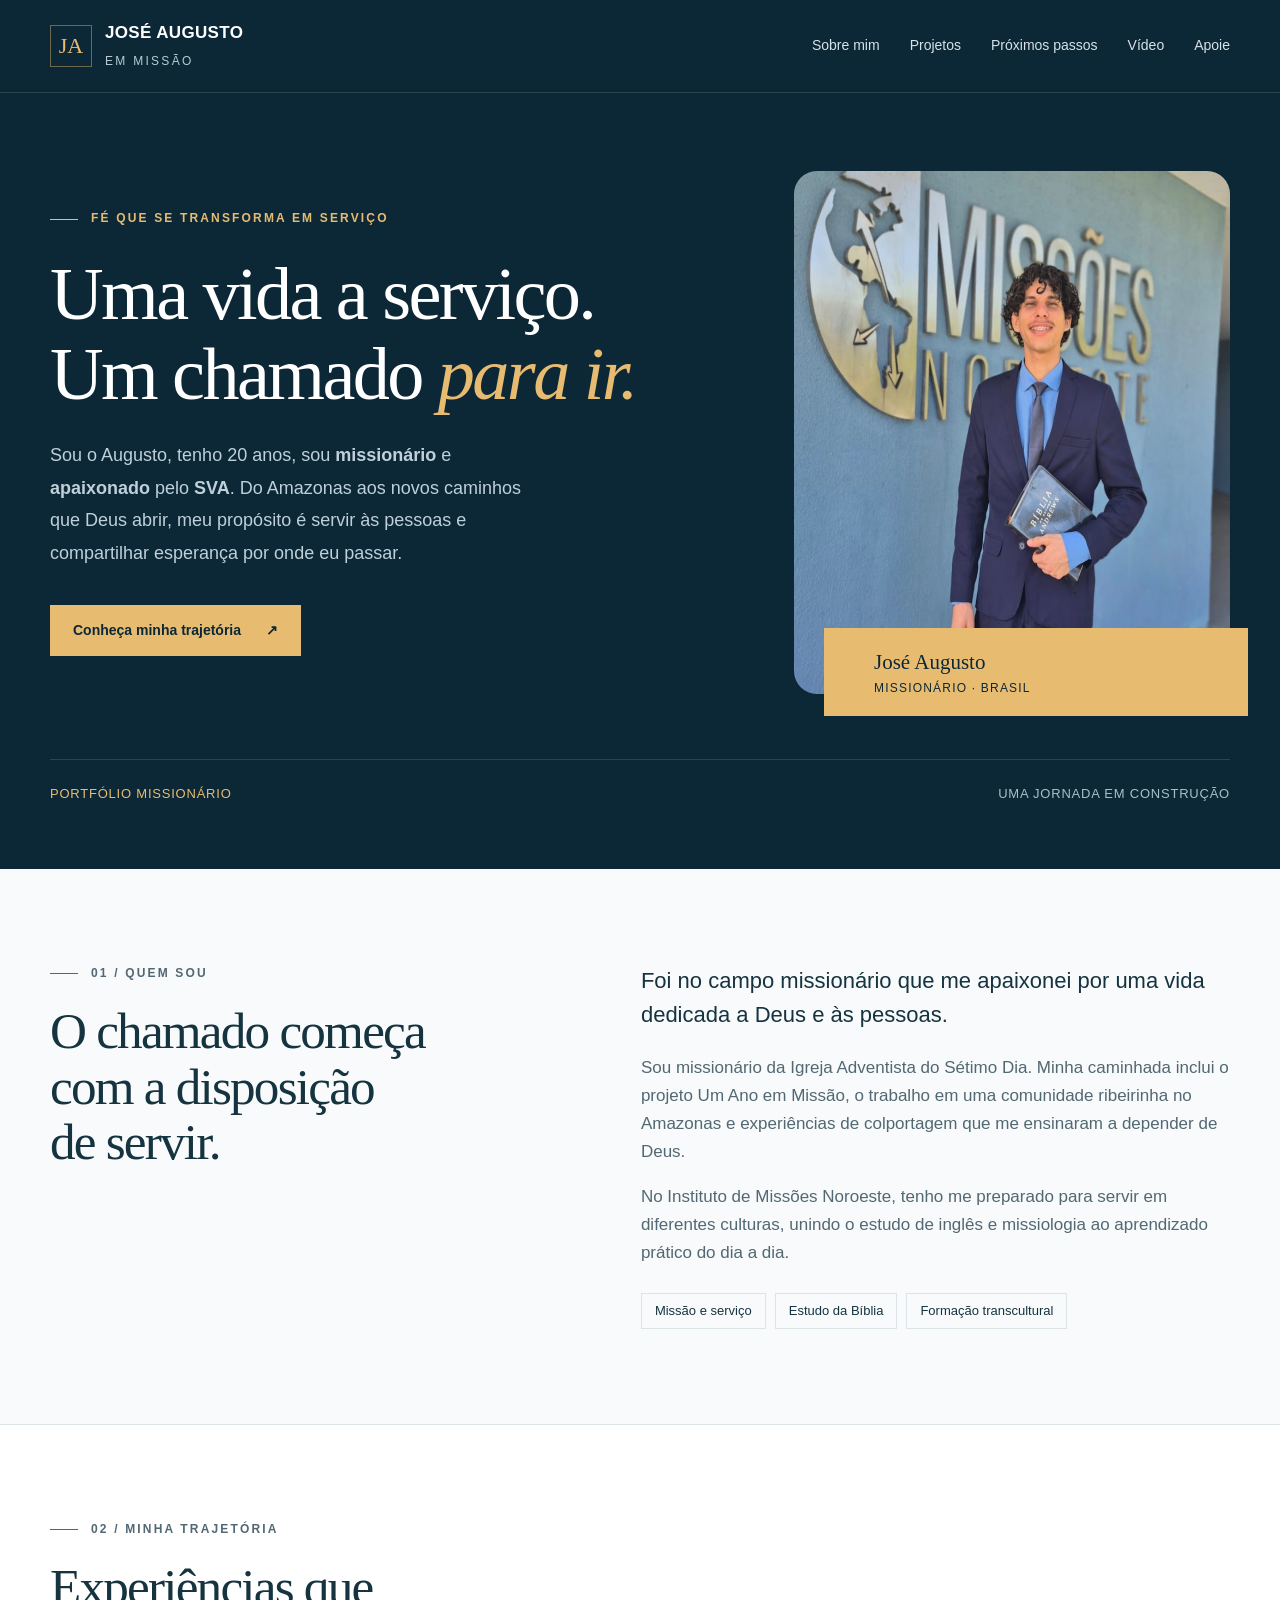
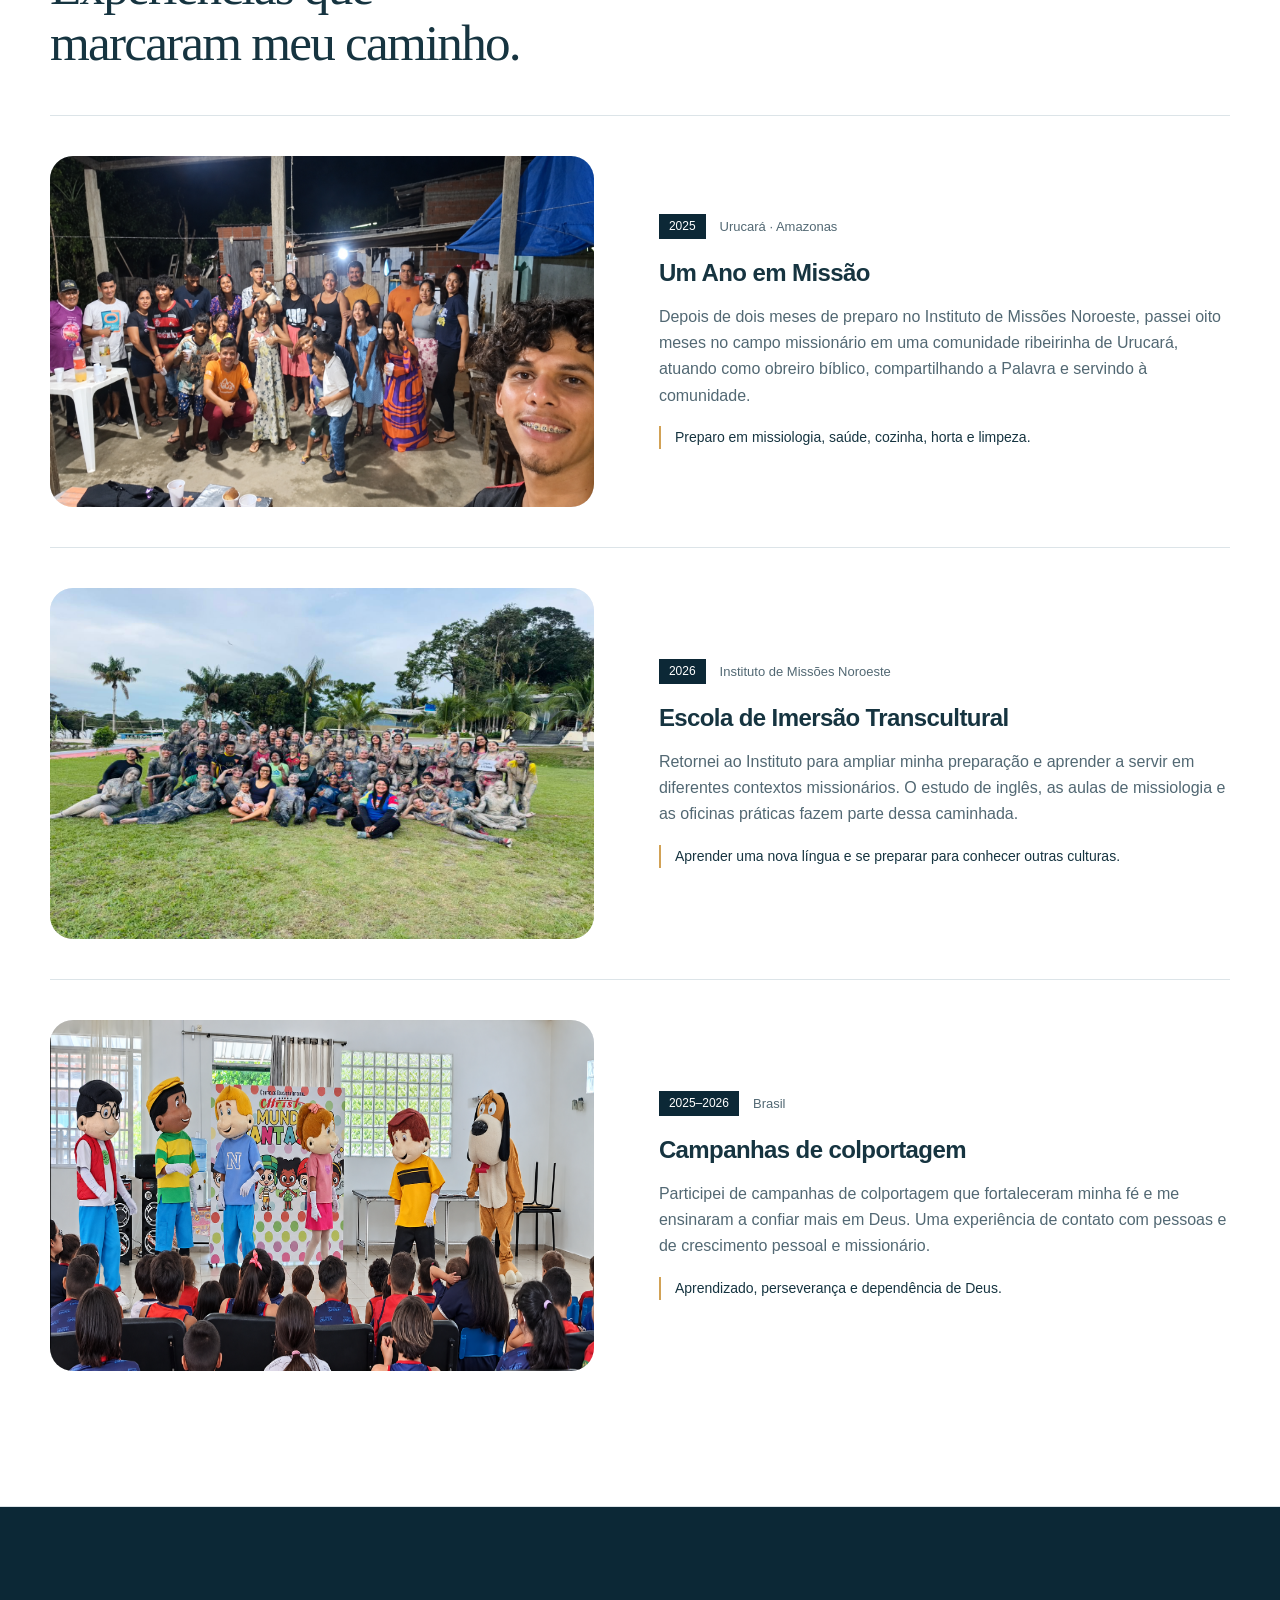
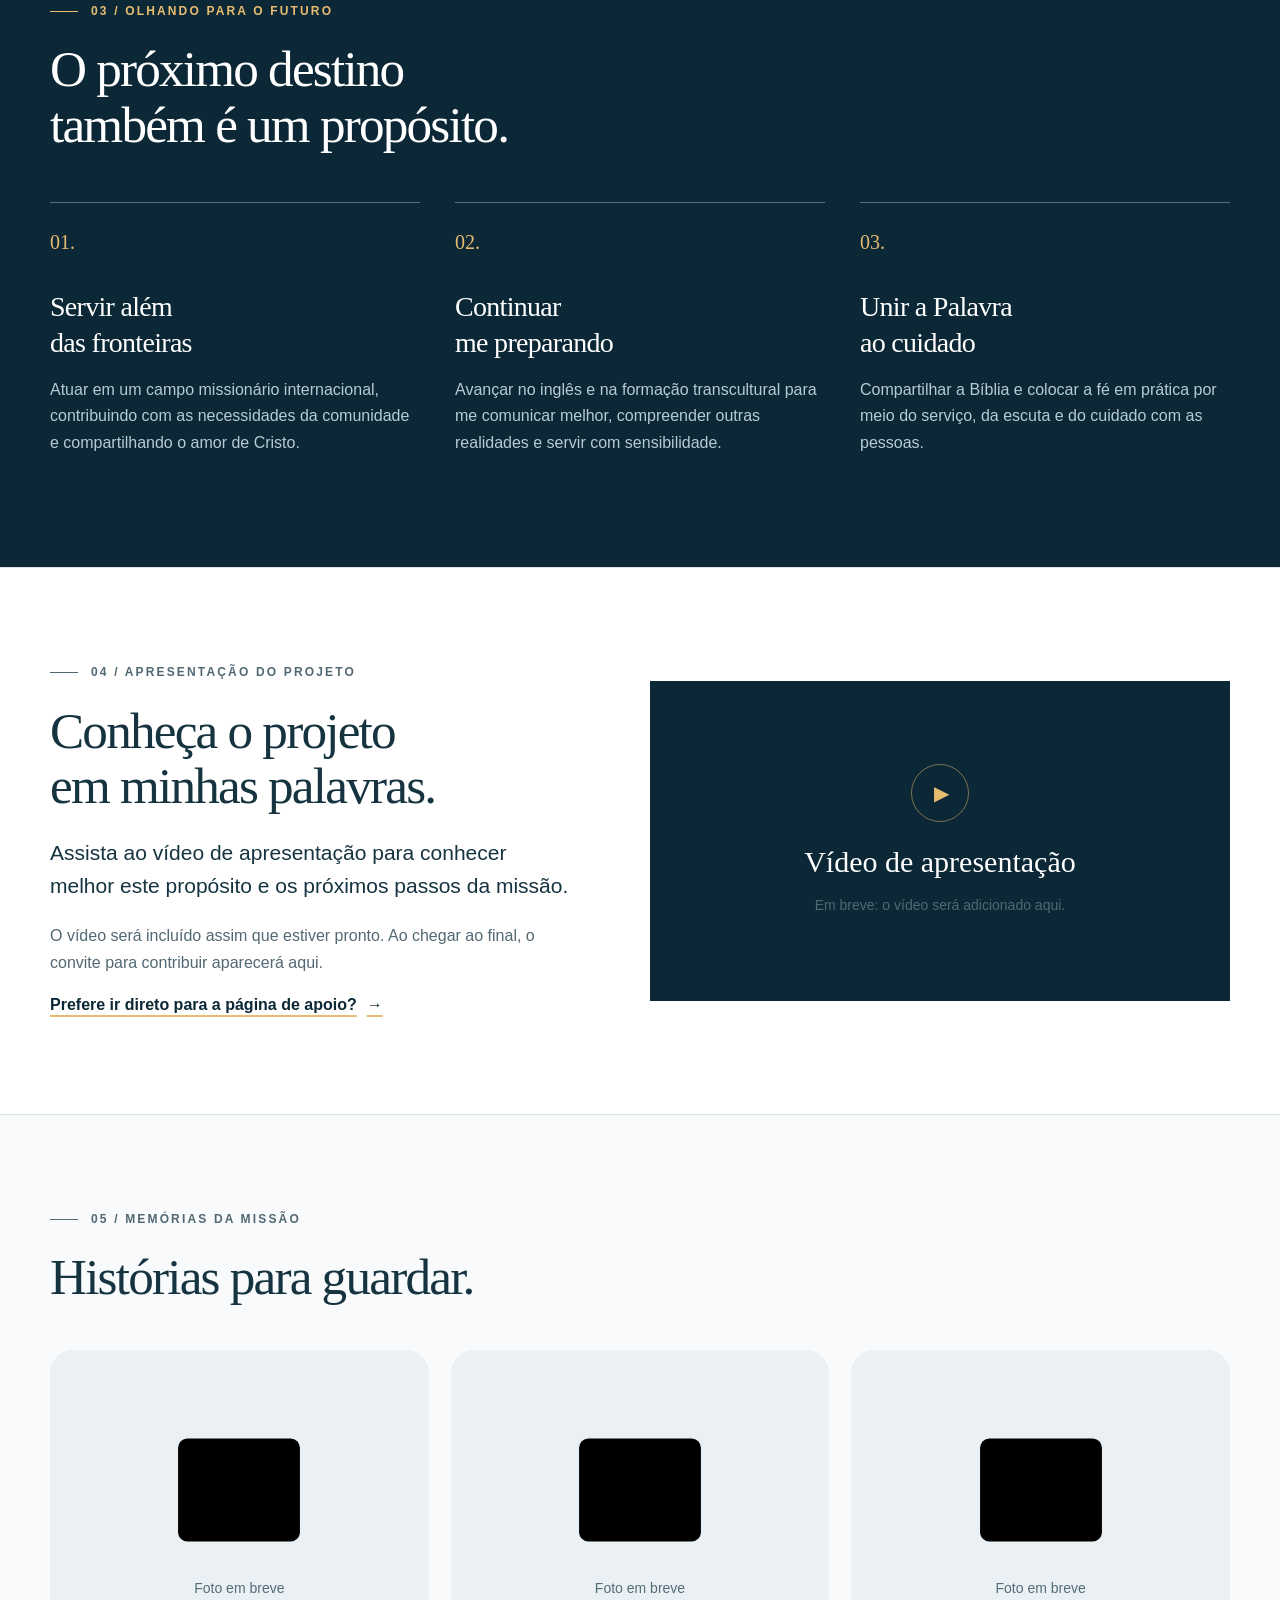
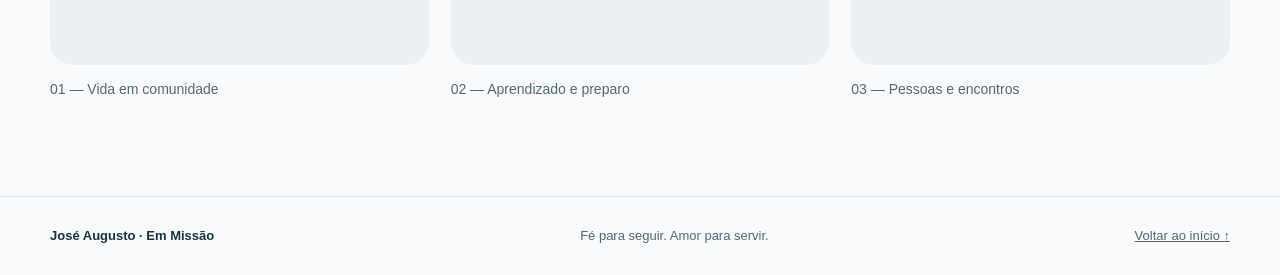
==== commit e8a44875: "Atualiza página de apoio e documentação" ====
--- a/index.html
+++ b/index.html
@@ -13,563 +13,7 @@
       type="image/svg+xml"
       href="data:image/svg+xml,%3Csvg xmlns='http://www.w3.org/2000/svg' viewBox='0 0 40 40'%3E%3Crect width='40' height='40' rx='10' fill='%230c2836'/%3E%3Cpath d='M20 8v24M10 17h20' stroke='%23e7bc71' stroke-width='3'/%3E%3C/svg%3E"
     />
-    <style>
-      :root {
-        --navy: #0c2836;
-        --navy2: #153c4c;
-        --gold: #e7bc71;
-        --ink: #163440;
-        --muted: #526873;
-        --paper: #f8fafb;
-        --line: #dce4e8;
-      }
-      * {
-        box-sizing: border-box;
-      }
-      html {
-        scroll-behavior: smooth;
-        scroll-padding-top: 90px;
-      }
-      body {
-        margin: 0;
-        color: var(--ink);
-        background: var(--paper);
-        font-family: Arial, Helvetica, sans-serif;
-        line-height: 1.65;
-      }
-      a {
-        color: inherit;
-      }
-      a:focus-visible {
-        outline: 3px solid var(--gold);
-        outline-offset: 6px;
-      }
-      header {
-        background: var(--navy);
-        color: #fff;
-        border-bottom: 1px solid #ffffff20;
-      }
-      .wrap {
-        max-width: 1180px;
-        width: calc(100% - 80px);
-        margin: auto;
-      }
-      .nav {
-        display: flex;
-        align-items: center;
-        justify-content: space-between;
-        gap: 24px;
-        min-height: 92px;
-      }
-      .brand {
-        text-decoration: none;
-        display: flex;
-        align-items: center;
-        gap: 13px;
-      }
-      .brand-mark {
-        width: 42px;
-        height: 42px;
-        border: 1px solid #e7bc7170;
-        display: grid;
-        place-items: center;
-        color: var(--gold);
-        font-family: Georgia, serif;
-        font-size: 22px;
-      }
-      .brand strong {
-        display: block;
-        font-size: 17px;
-        letter-spacing: 0.02em;
-      }
-      .brand small {
-        font-size: 12px;
-        letter-spacing: 0.19em;
-        color: #b8cbd4;
-        text-transform: uppercase;
-      }
-      nav {
-        display: flex;
-        gap: 30px;
-      }
-      nav a {
-        font-size: 14px;
-        text-decoration: none;
-        color: #d7e2e8;
-      }
-      nav a:hover {
-        color: var(--gold);
-      }
-      .hero {
-        background: var(--navy);
-        color: white;
-        padding: 78px 0 64px;
-      }
-      .hero-grid {
-        display: grid;
-        grid-template-columns: 1.2fr 0.8fr;
-        align-items: center;
-        gap: 90px;
-      }
-      .eyebrow {
-        font-size: 12px;
-        letter-spacing: 0.18em;
-        font-weight: 700;
-        text-transform: uppercase;
-        color: var(--muted);
-        display: flex;
-        align-items: center;
-        gap: 13px;
-      }
-      .eyebrow:before {
-        content: "";
-        display: block;
-        width: 28px;
-        height: 1px;
-        background: currentColor;
-      }
-      .hero .eyebrow {
-        color: var(--gold);
-      }
-      h1,
-      h2,
-      h3,
-      p {
-        margin-top: 0;
-      }
-      h1,
-      h2 {
-        font-family: Georgia, "Times New Roman", serif;
-        font-weight: 400;
-        line-height: 1.08;
-        letter-spacing: -0.035em;
-      }
-      h1 {
-        font-size: clamp(48px, 5.8vw, 78px);
-        margin: 25px 0;
-      }
-      h1 em {
-        color: var(--gold);
-        font-weight: 400;
-      }
-      h2 {
-        font-size: clamp(36px, 4vw, 52px);
-        margin: 20px 0 24px;
-      }
-      h3 {
-        font-size: 24px;
-        line-height: 1.3;
-        letter-spacing: -0.025em;
-        margin-bottom: 15px;
-      }
-      .intro {
-        font-size: 18px;
-        color: #bed0da;
-        max-width: 490px;
-        line-height: 1.8;
-      }
-      .button {
-        display: inline-flex;
-        align-items: center;
-        gap: 25px;
-        background: var(--gold);
-        color: var(--navy);
-        padding: 14px 23px;
-        text-decoration: none;
-        font-size: 14px;
-        font-weight: bold;
-        margin-top: 18px;
-      }
-      .button:hover {
-        background: #f3ce90;
-      }
-      .portrait-frame {
-        position: relative;      
-      }
-      .placeholder frame {
-        display: block;
-        width: 100%;
-        height: 100%;
-      }
-      .placeholder {
-        display: flex;
-        align-items: center;
-        justify-content: center;
-        flex-direction: column;
-        text-align: center;
-        gap: 12px;
-        background: #eaf0f3;
-        color: #536d7a;
-        min-height: 230px;
-        border-radius: 23px;
-      }
-      .placeholder img {
-        width: 100%;
-        height: 100%;
-        stroke: currentColor;
-        fill: none;
-        stroke-width: 1.3;
-        border-radius: 23px;
-      }
-      .placeholder span {
-        font-size: 14px;
-      }
-      .placeholder small {
-        display: block;
-        font-size: 12px;
-        color: inherit;
-        opacity: 0.8;
-      }
-      .portrait {
-        aspect-ratio: 4/4.8;
-        background: var(--navy2);
-        border-color: hsl(198, 22%, 41%);
-        color: #bfd0d8;
-      }
-      .portrait-label {
-        position: absolute;
-        bottom: -22px;
-        left: 30px;
-        right: -18px;
-        background: var(--gold);
-        padding: 17px 50px;
-        color: var(--navy);
-      }
-      .portrait-label strong {
-        font-family: Georgia, serif;
-        font-size: 21px;
-        font-weight: 400;
-      }
-      .portrait-label small {
-        display: block;
-        font-size: 12px;
-        letter-spacing: 0.1em;
-        text-transform: uppercase; 
-      }
-      .hero-foot {
-        margin-top: 65px;
-        border-top: 1px solid #ffffff20;
-        padding-top: 23px;
-        display: flex;
-        gap: 30px;
-        justify-content: space-between;
-        color: #a8bfcb;
-        font-size: 13px;
-        letter-spacing: 0.06em;
-      }
-      .hero-foot span:first-child {
-        color: var(--gold);
-      }
-      section {
-        padding: 95px 0;
-      }
-      .about {
-        display: grid;
-        grid-template-columns: 1fr 1.2fr;
-        gap: 100px;
-      }
-      .about p {
-        color: var(--muted);
-        font-size: 17px;
-      }
-      .about .lead {
-        font-size: 22px;
-        color: var(--ink);
-        line-height: 1.55;
-      }
-      .tags {
-        display: flex;
-        flex-wrap: wrap;
-        gap: 9px;
-        margin-top: 26px;
-      }
-      .tag {
-        border: 1px solid var(--line);
-        padding: 6px 13px;
-        font-size: 13px;
-      }
-      .projects {
-        background: #fff;
-        border-block: 1px solid var(--line);
-      }
-      .section-head {
-        display: flex;
-        justify-content: space-between;
-        align-items: end;
-        gap: 30px;
-        margin-bottom: 45px;
-      }
-      .section-head h2 {
-        margin-bottom: 0;
-      }
-      .section-head > p {
-        font-size: 16px;
-        max-width: 335px;
-        color: var(--muted);
-        margin: 0;
-      }
-      .project {
-        display: grid;
-        grid-template-columns: 1fr 1.05fr;
-        gap: 65px;
-        padding: 40px 0;
-        border-top: 1px solid var(--line);
-        align-items: center;
-      }
-      .project .placeholder {
-        aspect-ratio: 1.55;
-      }
-      .meta {
-        display: flex;
-        align-items: center;
-        gap: 14px;
-        font-size: 13px;
-        color: var(--muted);
-        margin-bottom: 18px;
-      }
-      .year {
-        background: var(--navy);
-        color: white;
-        padding: 3px 10px;
-        font-size: 12px;
-      }
-      .project p {
-        color: var(--muted);
-        margin-bottom: 17px;
-      }
-      .detail {
-        font-size: 14px;
-        color: var(--ink);
-        border-left: 2px solid #d2a256;
-        padding-left: 14px;
-      }
-      .goals {
-        background: var(--navy);
-        color: white;
-      }
-      .goals .eyebrow {
-        color: var(--gold);
-      }
-      .goals .section-head > p {
-        color: #b7cbd5;
-      }
-      .goal-grid {
-        display: grid;
-        grid-template-columns: repeat(3, 1fr);
-        gap: 35px;
-        margin-top: 50px;
-      }
-      .goal {
-        border-top: 1px solid #54707e;
-        padding-top: 23px;
-      }
-      .number {
-        font-family: Georgia, serif;
-        color: var(--gold);
-        font-size: 20px;
-        display: block;
-        margin-bottom: 30px;
-      }
-      .goal h3 {
-        font-family: Georgia, serif;
-        font-weight: 400;
-        font-size: 28px;
-      }
-      .goal p {
-        color: #b7cbd5;
-        font-size: 16px;
-      }
-      .closing {
-        padding-top: 45px;
-        margin-top: 45px;
-        border-top: 1px solid #ffffff20;
-        display: flex;
-        justify-content: space-between;
-        gap: 30px;
-        align-items: center;
-      }
-      .closing p {
-        font-family: Georgia, serif;
-        font-size: 28px;
-        line-height: 1.4;
-        margin: 0;
-      }
-      .closing span {
-        font-size: 13px;
-        color: var(--gold);
-        white-space: nowrap;
-      }
-      .gallery-grid {
-        display: grid;
-        grid-template-columns: 1fr 1fr 1fr;
-        gap: 22px;
-      }
-      .gallery-grid figure {
-        margin: 0;
-      }
-      .gallery-grid .placeholder {
-        aspect-ratio: 1.2;
-        min-height: 0;
-      }
-      .gallery-grid figcaption {
-        font-size: 14px;
-        margin-top: 13px;
-        color: var(--muted);
-      }
-      footer {
-        border-top: 1px solid var(--line);
-        padding: 28px 0;
-      }
-      .footer {
-        display: flex;
-        justify-content: space-between;
-        gap: 20px;
-        font-size: 13px;
-        color: var(--muted);
-      }
-      .footer strong {
-        color: var(--ink);
-      }
-      @media (max-width: 850px) {
-        .wrap {
-          width: calc(100% - 40px);
-        }
-        .nav {
-          flex-wrap: wrap;
-          padding: 19px 0;
-          gap: 15px;
-        }
-        nav {
-          gap: 20px;
-          flex-wrap: wrap;
-        }
-        .hero-grid {
-          gap: 35px;
-          grid-template-columns: 1.15fr 0.85fr;
-        }
-        .hero {
-          padding-top: 55px;
-        }
-        h1 {
-          font-size: 52px;
-        }
-        .portrait-label {
-          right: 0;
-          left: 0;
-        }
-        .about {
-          gap: 40px;
-        }
-        .project {
-          gap: 35px;
-        }
-        .goal-grid {
-          gap: 24px;
-        }
-        .hero-foot {
-          gap: 14px;
-          flex-wrap: wrap;
-        }
-      }
-      @media (max-width: 600px) {
-        .wrap {
-          width: calc(100% - 40px);
-        }
-        .nav {
-          align-items: start;
-        }
-        .brand strong {
-          font-size: 16px;
-        }
-        nav {
-          gap: 21px;
-          width: 100%;
-          padding-top: 12px;
-          border-top: 1px solid #ffffff20;
-        }
-        nav a {
-          font-size: 13px;
-        }
-        .hero-grid,
-        .about,
-        .project,
-        .goal-grid {
-          grid-template-columns: 1fr;
-        }
-        .hero-grid {
-          gap: 45px;
-        }
-        h1 {
-          font-size: 54px;
-        }
-        .hero {
-          padding: 45px 0 30px;
-        }
-        .intro {
-          font-size: 17px;
-        }
-        .portrait-frame {
-          width: 90%;
-          max-width: 350px;
-          margin: auto;
-        }
-        .portrait {
-          aspect-ratio: 1.1;
-        }
-        .hero-foot {
-          margin-top: 60px;
-        }
-        .hero-foot span:last-child {
-          display: none;
-        }
-        section {
-          padding: 65px 0;
-        }
-        .about {
-          gap: 12px;
-        }
-        .section-head {
-          display: block;
-        }
-        .section-head > p {
-          margin-top: 22px;
-        }
-        .project {
-          gap: 24px;
-          padding: 30px 0;
-        }
-        .project .placeholder {
-          min-height: 210px;
-        }
-        .goal-grid {
-          gap: 25px;
-          margin-top: 35px;
-        }
-        .number {
-          margin-bottom: 15px;
-        }
-        .closing {
-          align-items: start;
-          flex-direction: column;
-          gap: 15px;
-        }
-        .gallery-grid {
-          grid-template-columns: 1fr;
-        }
-        .gallery-grid .placeholder {
-          aspect-ratio: 1.5;
-        }
-        .footer {
-          flex-direction: column;
-          gap: 5px;
-        }
-      }
-      @media (prefers-reduced-motion: reduce) {
-        html {
-          scroll-behavior: auto;
-        }
-      }
-    </style>
+    <link rel="stylesheet" href="style.css" />
   </head>
   <body>
     <svg xmlns="http://www.w3.org/2000/svg" style="display: none">
@@ -587,8 +31,8 @@
         >
         <nav aria-label="Navegação principal">
           <a href="#sobre">Sobre mim</a><a href="#projetos">Projetos</a
-          ><a href="#objetivos">Próximos passos</a
-          ><a href="#registros">Registros</a>
+          ><a href="#objetivos">Próximos passos</a><a href="#video">Vídeo</a
+          ><a href="apoio.html">Apoie</a>
         </nav>
       </div>
     </header>
@@ -600,9 +44,7 @@
               <div class="eyebrow">Fé que se transforma em serviço</div>
               <h1>Uma vida a serviço.<br />Um chamado <em>para ir.</em></h1>
               <p class="intro">
-                Sou José Augusto, missionário adventista. Do Amazonas aos novos
-                caminhos que Deus abrir, meu desejo é compartilhar a esperança e
-                servir às pessoas.
+                Sou o Augusto, tenho 20 anos, sou <strong>missionário</strong> e <strong>apaixonado</strong> pelo <strong>SVA</strong>. Do Amazonas aos novos caminhos que Deus abrir, meu propósito é servir às pessoas e compartilhar esperança por onde eu passar.
               </p>
               <a class="button" href="#projetos"
                 >Conheça minha trajetória <span aria-hidden="true">↗</span></a
@@ -611,7 +53,6 @@
             <div class="portrait-frame">
               <div class="placeholder portrait">
                 <img
-                  aria-hidden="true"
                   src="img/Foto my.jpg"
                   alt="José Augusto"
                 />
@@ -667,7 +108,7 @@
           </div>
           <article class="project">
             <div class="placeholder">
-              <img src="img/Urucará.png" alt="Missão em Urucará" aria-hidden="true" />
+              <img src="img/Urucará.png" alt="Missão em Urucará" />
             </div>
             <div>
               <div class="meta">
@@ -687,7 +128,7 @@
           </article>
           <article class="project">
             <div class="placeholder">
-              <img src="img/imersao.jpg" alt="Formação no Instituto" aria-hidden="true" />
+              <img src="img/imersao.jpg" alt="Formação no Instituto" />
             </div>
             <div>
               <div class="meta">
@@ -709,7 +150,7 @@
           </article>
           <article class="project">
             <div class="placeholder">
-              <img src="img/colportagem-melhorada.png" alt="Campanhas de colportagem" aria-hidden="true" />
+              <img src="img/colportagem-melhorada.png" alt="Campanhas de colportagem" />
             </div>
             <div>
               <div class="meta">
@@ -765,11 +206,49 @@
           </div>
           </div>
       </section>
+      <section class="video-section" id="video" aria-labelledby="video-title">
+        <div class="wrap video-layout">
+          <div>
+            <div class="eyebrow">04 / Apresentação do projeto</div>
+            <h2 id="video-title">Conheça o projeto<br />em minhas palavras.</h2>
+            <p class="lead">
+              Assista ao vídeo de apresentação para conhecer melhor este
+              propósito e os próximos passos da missão.
+            </p>
+            <p>
+              O vídeo será incluído assim que estiver pronto. Ao chegar ao
+              final, o convite para contribuir aparecerá aqui.
+            </p>
+            <a class="text-link" href="apoio.html">Prefere ir direto para a página de apoio? <span aria-hidden="true">→</span></a>
+          </div>
+          <div class="video-card">
+            <!-- Adicione aqui o arquivo ou a URL do vídeo quando ela estiver disponível. -->
+            <video
+              id="video-apresentacao"
+              class="presentation-video"
+              controls
+              preload="metadata"
+              aria-describedby="video-status"
+              data-src=""
+            >
+              Seu navegador não oferece suporte à reprodução de vídeo.
+            </video>
+            <div class="video-placeholder" id="video-placeholder">
+              <span aria-hidden="true">▶</span>
+              <strong>Vídeo de apresentação</strong>
+              <p id="video-status">Em breve: o vídeo será adicionado aqui.</p>
+            </div>
+            <a class="button video-contribute" id="video-contribute" href="apoio.html" hidden>
+              Eu quero contribuir <span aria-hidden="true">↗</span>
+            </a>
+          </div>
+        </div>
+      </section>
       <section id="registros">
         <div class="wrap">
           <div class="section-head">
             <div>
-              <div class="eyebrow">04 / Memórias da missão</div>
+              <div class="eyebrow">05 / Memórias da missão</div>
               <h2>Histórias para guardar.</h2>
             </div>
           </div>
@@ -805,5 +284,24 @@
         ><a href="#inicio">Voltar ao início ↑</a>
       </div>
     </footer>
+    <script>
+      (() => {
+        const video = document.getElementById("video-apresentacao");
+        const contribute = document.getElementById("video-contribute");
+        const placeholder = document.getElementById("video-placeholder");
+        if (!(video instanceof HTMLVideoElement) || !(contribute instanceof HTMLAnchorElement)) return;
+
+        if (video.dataset.src) {
+          video.src = video.dataset.src;
+          video.style.display = "block";
+          if (placeholder) placeholder.hidden = true;
+        }
+
+        video.addEventListener("ended", () => {
+          contribute.hidden = false;
+          contribute.focus();
+        });
+      })();
+    </script>
   </body>
 </html>
--- a/style.css
+++ b/style.css
@@ -0,0 +1,746 @@
+
+      :root {
+        --navy: #0c2836;
+        --navy2: #153c4c;
+        --gold: #e7bc71;
+        --ink: #163440;
+        --muted: #526873;
+        --paper: #f8fafb;
+        --line: #dce4e8;
+      }
+      * {
+        box-sizing: border-box;
+      }
+      html {
+        scroll-behavior: smooth;
+        scroll-padding-top: 90px;
+      }
+      body {
+        margin: 0;
+        color: var(--ink);
+        background: var(--paper);
+        font-family: Arial, Helvetica, sans-serif;
+        line-height: 1.65;
+      }
+      a {
+        color: inherit;
+      }
+      a:focus-visible {
+        outline: 3px solid var(--gold);
+        outline-offset: 6px;
+      }
+
+      /* A partir deste ponto começa o menu do site. */
+
+      header {
+        background: var(--navy);
+        color: #fff;
+        border-bottom: 1px solid #ffffff20;
+      }
+      .wrap {
+        max-width: 1180px;
+        width: calc(100% - 80px);
+        margin: auto;
+      }
+      .nav {
+        display: flex;
+        align-items: center;
+        justify-content: space-between;
+        gap: 24px;
+        min-height: 92px;
+      }
+      .brand {
+        text-decoration: none;
+        display: flex;
+        align-items: center;
+        gap: 13px;
+      }
+      .brand-mark {
+        width: 42px;
+        height: 42px;
+        border: 1px solid #e7bc7170;
+        display: grid;
+        place-items: center;
+        color: var(--gold);
+        font-family: Georgia, serif;
+        font-size: 22px;
+      }
+      .brand strong {
+        display: block;
+        font-size: 17px;
+        letter-spacing: 0.02em;
+      }
+      .brand small {
+        font-size: 12px;
+        letter-spacing: 0.19em;
+        color: #b8cbd4;
+        text-transform: uppercase;
+      }
+      nav {
+        display: flex;
+        gap: 30px;
+      }
+      nav a {
+        font-size: 14px;
+        text-decoration: none;
+        color: #d7e2e8;
+      }
+      /* A partir daqui começa a apresentação. */
+      nav a:hover {
+        color: var(--gold);
+      }
+      .hero {
+        background: var(--navy);
+        color: white;
+        padding: 78px 0 64px;
+      }
+      .hero-grid {
+        display: grid;
+        grid-template-columns: 1.2fr 0.8fr;
+        align-items: center;
+        gap: 90px;
+      }
+      .eyebrow {
+        font-size: 12px;
+        letter-spacing: 0.18em;
+        font-weight: 700;
+        text-transform: uppercase;
+        color: var(--muted);
+        display: flex;
+        align-items: center;
+        gap: 13px;
+      }
+      .eyebrow:before {
+        content: "";
+        display: block;
+        width: 28px;
+        height: 1px;
+        background: currentColor;
+      }
+      .hero .eyebrow {
+        color: var(--gold);
+      }
+      h1,
+      h2,
+      h3,
+      p {
+        margin-top: 0;
+      }
+      h1,
+      h2 {
+        font-family: Georgia, "Times New Roman", serif;
+        font-weight: 400;
+        line-height: 1.08;
+        letter-spacing: -0.035em;
+      }
+      h1 {
+        font-size: clamp(48px, 5.8vw, 78px);
+        margin: 25px 0;
+      }
+      h1 em {
+        color: var(--gold);
+        font-weight: 400;
+      }
+      h2 {
+        font-size: clamp(36px, 4vw, 52px);
+        margin: 20px 0 24px;
+      }
+      h3 {
+        font-size: 24px;
+        line-height: 1.3;
+        letter-spacing: -0.025em;
+        margin-bottom: 15px;
+      }
+      .intro {
+        font-size: 18px;
+        color: #bed0da;
+        max-width: 490px;
+        line-height: 1.8;
+      }
+      .button {
+        display: inline-flex;
+        align-items: center;
+        gap: 25px;
+        background: var(--gold);
+        color: var(--navy);
+        padding: 14px 23px;
+        text-decoration: none;
+        font-size: 14px;
+        font-weight: bold;
+        margin-top: 18px;
+      }
+      .button:hover {
+        background: #f3ce90;
+      }
+      .portrait-frame {
+        position: relative;
+      }
+      .placeholder {
+        display: flex;
+        align-items: center;
+        justify-content: center;
+        flex-direction: column;
+        text-align: center;
+        gap: 12px;
+        background: #eaf0f3;
+        color: #536d7a;
+        min-height: 230px;
+        border-radius: 23px;
+      }
+      .placeholder img {
+        width: 100%;
+        height: 100%;
+        stroke: currentColor;
+        fill: none;
+        stroke-width: 1.3;
+        border-radius: 23px;
+      }
+      .placeholder span {
+        font-size: 14px;
+      }
+      .placeholder small {
+        display: block;
+        font-size: 12px;
+        color: inherit;
+        opacity: 0.8;
+      }
+      .portrait {
+        aspect-ratio: 4/4.8;
+        background: var(--navy2);
+        border-color: hsl(198, 22%, 41%);
+        color: #bfd0d8;
+      }
+      .portrait-label {
+        position: absolute;
+        bottom: -22px;
+        left: 30px;
+        right: -18px;
+        background: var(--gold);
+        padding: 17px 50px;
+        color: var(--navy);
+      }
+      .portrait-label strong {
+        font-family: Georgia, serif;
+        font-size: 21px;
+        font-weight: 400;
+      }
+      .portrait-label small {
+        display: block;
+        font-size: 12px;
+        letter-spacing: 0.1em;
+        text-transform: uppercase;
+      }
+      .hero-foot {
+        margin-top: 65px;
+        border-top: 1px solid #ffffff20;
+        padding-top: 23px;
+        display: flex;
+        gap: 30px;
+        justify-content: space-between;
+        color: #a8bfcb;
+        font-size: 13px;
+        letter-spacing: 0.06em;
+      }
+      .hero-foot span:first-child {
+        color: var(--gold);
+      }
+      section {
+        padding: 95px 0;
+      }
+      .about {
+        display: grid;
+        grid-template-columns: 1fr 1.2fr;
+        gap: 100px;
+      }
+      .about p {
+        color: var(--muted);
+        font-size: 17px;
+      }
+      .about .lead {
+        font-size: 22px;
+        color: var(--ink);
+        line-height: 1.55;
+      }
+      .tags {
+        display: flex;
+        flex-wrap: wrap;
+        gap: 9px;
+        margin-top: 26px;
+      }
+      .tag {
+        border: 1px solid var(--line);
+        padding: 6px 13px;
+        font-size: 13px;
+      }
+      .projects {
+        background: #fff;
+        border-block: 1px solid var(--line);
+      }
+      .section-head {
+        display: flex;
+        justify-content: space-between;
+        align-items: end;
+        gap: 30px;
+        margin-bottom: 45px;
+      }
+      .section-head h2 {
+        margin-bottom: 0;
+      }
+      .section-head > p {
+        font-size: 16px;
+        max-width: 335px;
+        color: var(--muted);
+        margin: 0;
+      }
+      .project {
+        display: grid;
+        grid-template-columns: 1fr 1.05fr;
+        gap: 65px;
+        padding: 40px 0;
+        border-top: 1px solid var(--line);
+        align-items: center;
+      }
+      .project .placeholder {
+        aspect-ratio: 1.55;
+      }
+      .meta {
+        display: flex;
+        align-items: center;
+        gap: 14px;
+        font-size: 13px;
+        color: var(--muted);
+        margin-bottom: 18px;
+      }
+      .year {
+        background: var(--navy);
+        color: white;
+        padding: 3px 10px;
+        font-size: 12px;
+      }
+      .project p {
+        color: var(--muted);
+        margin-bottom: 17px;
+      }
+      .detail {
+        font-size: 14px;
+        color: var(--ink);
+        border-left: 2px solid #d2a256;
+        padding-left: 14px;
+      }
+      .goals {
+        background: var(--navy);
+        color: white;
+      }
+      .goals .eyebrow {
+        color: var(--gold);
+      }
+      .goals .section-head > p {
+        color: #b7cbd5;
+      }
+      .goal-grid {
+        display: grid;
+        grid-template-columns: repeat(3, 1fr);
+        gap: 35px;
+        margin-top: 50px;
+      }
+      .goal {
+        border-top: 1px solid #54707e;
+        padding-top: 23px;
+      }
+      .number {
+        font-family: Georgia, serif;
+        color: var(--gold);
+        font-size: 20px;
+        display: block;
+        margin-bottom: 30px;
+      }
+      .goal h3 {
+        font-family: Georgia, serif;
+        font-weight: 400;
+        font-size: 28px;
+      }
+      .goal p {
+        color: #b7cbd5;
+        font-size: 16px;
+      }
+      .closing {
+        padding-top: 45px;
+        margin-top: 45px;
+        border-top: 1px solid #ffffff20;
+        display: flex;
+        justify-content: space-between;
+        gap: 30px;
+        align-items: center;
+      }
+      .closing p {
+        font-family: Georgia, serif;
+        font-size: 28px;
+        line-height: 1.4;
+        margin: 0;
+      }
+      .closing span {
+        font-size: 13px;
+        color: var(--gold);
+        white-space: nowrap;
+      }
+      .gallery-grid {
+        display: grid;
+        grid-template-columns: 1fr 1fr 1fr;
+        gap: 22px;
+      }
+      .gallery-grid figure {
+        margin: 0;
+      }
+      .gallery-grid .placeholder {
+        aspect-ratio: 1.2;
+        min-height: 0;
+      }
+      .gallery-grid figcaption {
+        font-size: 14px;
+        margin-top: 13px;
+        color: var(--muted);
+      }
+      footer {
+        border-top: 1px solid var(--line);
+        padding: 28px 0;
+      }
+      .footer {
+        display: flex;
+        justify-content: space-between;
+        gap: 20px;
+        font-size: 13px;
+        color: var(--muted);
+      }
+      .footer strong {
+        color: var(--ink);
+      }
+      .video-section {
+        background: #fff;
+        border-top: 1px solid var(--line);
+        border-bottom: 1px solid var(--line);
+      }
+      .video-layout {
+        display: grid;
+        grid-template-columns: 0.95fr 1.05fr;
+        align-items: center;
+        gap: 75px;
+      }
+      .video-layout .lead {
+        font-size: 21px;
+        color: var(--ink);
+        line-height: 1.55;
+      }
+      .video-layout p:not(.lead) {
+        color: var(--muted);
+      }
+      .text-link {
+        display: inline-flex;
+        gap: 10px;
+        align-items: center;
+        color: var(--navy);
+        font-weight: 700;
+        text-decoration-color: var(--gold);
+        text-decoration-thickness: 2px;
+        text-underline-offset: 5px;
+      }
+      .text-link:hover {
+        color: #a97725;
+      }
+      .video-card {
+        position: relative;
+        min-height: 320px;
+        background: var(--navy);
+        display: grid;
+        place-items: center;
+        overflow: hidden;
+      }
+      .presentation-video {
+        display: none;
+        width: 100%;
+        max-height: 480px;
+        background: #061821;
+      }
+      .video-placeholder {
+        max-width: 360px;
+        padding: 45px 35px;
+        text-align: center;
+        color: #fff;
+      }
+      .video-placeholder span {
+        display: grid;
+        width: 58px;
+        height: 58px;
+        margin: 0 auto 22px;
+        place-items: center;
+        border: 1px solid #e7bc7180;
+        border-radius: 50%;
+        color: var(--gold);
+        font-size: 20px;
+        padding-left: 3px;
+      }
+      .video-placeholder strong {
+        display: block;
+        font: 400 30px/1.2 Georgia, "Times New Roman", serif;
+      }
+      .video-placeholder p {
+        margin: 14px 0 0;
+        color: #bfd0da;
+        font-size: 14px;
+      }
+      .video-contribute {
+        margin: 25px;
+      }
+      .video-contribute[hidden] {
+        display: none;
+      }
+      .support-hero {
+        padding: 90px 0 80px;
+        background: var(--navy);
+        color: #fff;
+      }
+      .support-hero .eyebrow {
+        color: var(--gold);
+      }
+      .support-hero .intro {
+        max-width: 620px;
+      }
+      .support-options {
+        padding: 0;
+      }
+      .support-grid {
+        display: grid;
+        grid-template-columns: 1fr 1fr;
+      }
+      .support-card {
+        min-height: 420px;
+        padding: 65px max(40px, 7vw) 60px 0;
+      }
+      .support-card + .support-card {
+        padding-left: max(40px, 7vw);
+        padding-right: 0;
+        border-left: 1px solid var(--line);
+      }
+      .support-card .number {
+        margin-bottom: 28px;
+        color: #a97725;
+      }
+      .support-card h2 {
+        margin-bottom: 18px;
+      }
+      .support-card p {
+        color: var(--muted);
+        max-width: 430px;
+      }
+      .support-note {
+        border-left: 2px solid var(--gold);
+        padding-left: 14px;
+        font-size: 14px;
+      }
+      .button-disabled {
+        cursor: not-allowed;
+        margin-top: 7px;
+        opacity: 0.64;
+      }
+      .button-outline {
+        border: 1px solid var(--gold);
+        background: transparent;
+        color: var(--gold);
+      }
+      .support-card-dark {
+        background: var(--navy);
+        color: #fff;
+      }
+      .support-card-dark .number {
+        color: var(--gold);
+      }
+      .support-card-dark p {
+        color: #bfd0da;
+      }
+      .support-card-dark .support-note {
+        border-color: #72919f;
+      }
+      .support-return {
+        padding: 42px 0;
+        border-top: 1px solid var(--line);
+        background: #fff;
+      }
+      .return-content {
+        display: flex;
+        align-items: center;
+        justify-content: space-between;
+        gap: 25px;
+      }
+      .return-content p {
+        margin: 0;
+        font-family: Georgia, "Times New Roman", serif;
+        font-size: 22px;
+      }
+      @media (max-width: 850px) {
+        .wrap {
+          width: calc(100% - 40px);
+        }
+        .nav {
+          flex-wrap: wrap;
+          padding: 19px 0;
+          gap: 15px;
+        }
+        nav {
+          gap: 20px;
+          flex-wrap: wrap;
+        }
+        .hero-grid {
+          gap: 35px;
+          grid-template-columns: 1.15fr 0.85fr;
+        }
+        .hero {
+          padding-top: 55px;
+        }
+        h1 {
+          font-size: 52px;
+        }
+        .portrait-label {
+          right: 0;
+          left: 0;
+        }
+        .about {
+          gap: 40px;
+        }
+        .project {
+          gap: 35px;
+        }
+        .video-layout {
+          gap: 45px;
+        }
+        .goal-grid {
+          gap: 24px;
+        }
+        .hero-foot {
+          gap: 14px;
+          flex-wrap: wrap;
+        }
+      }
+      @media (max-width: 600px) {
+        .wrap {
+          width: calc(100% - 40px);
+        }
+        .nav {
+          align-items: start;
+        }
+        .brand strong {
+          font-size: 16px;
+        }
+        nav {
+          gap: 21px;
+          width: 100%;
+          padding-top: 12px;
+          border-top: 1px solid #ffffff20;
+        }
+        nav a {
+          font-size: 13px;
+        }
+        .hero-grid,
+        .about,
+        .project,
+        .goal-grid,
+        .video-layout,
+        .support-grid {
+          grid-template-columns: 1fr;
+        }
+        .hero-grid {
+          gap: 45px;
+        }
+        h1 {
+          font-size: 54px;
+        }
+        .hero {
+          padding: 45px 0 30px;
+        }
+        .intro {
+          font-size: 17px;
+        }
+        .portrait-frame {
+          width: 90%;
+          max-width: 350px;
+          margin: auto;
+        }
+        .portrait {
+          aspect-ratio: 1.1;
+        }
+        .hero-foot {
+          margin-top: 60px;
+        }
+        .hero-foot span:last-child {
+          display: none;
+        }
+        section {
+          padding: 65px 0;
+        }
+        .about {
+          gap: 12px;
+        }
+        .section-head {
+          display: block;
+        }
+        .section-head > p {
+          margin-top: 22px;
+        }
+        .project {
+          gap: 24px;
+          padding: 30px 0;
+        }
+        .project .placeholder {
+          min-height: 210px;
+        }
+        .goal-grid {
+          gap: 25px;
+          margin-top: 35px;
+        }
+        .number {
+          margin-bottom: 15px;
+        }
+        .closing {
+          align-items: start;
+          flex-direction: column;
+          gap: 15px;
+        }
+        .gallery-grid {
+          grid-template-columns: 1fr;
+        }
+        .video-card {
+          min-height: 265px;
+        }
+        .video-placeholder {
+          padding: 35px 25px;
+        }
+        .support-hero {
+          padding: 65px 0 55px;
+        }
+        .support-card,
+        .support-card + .support-card {
+          min-height: 0;
+          padding: 52px 0;
+          border-left: 0;
+        }
+        .support-card + .support-card {
+          padding-left: 0;
+          border-top: 1px solid #54707e;
+        }
+        .return-content {
+          display: block;
+        }
+        .return-content .text-link {
+          margin-top: 15px;
+        }
+        .gallery-grid .placeholder {
+          aspect-ratio: 1.5;
+        }
+        .footer {
+          flex-direction: column;
+          gap: 5px;
+        }
+      }
+      @media (prefers-reduced-motion: reduce) {
+        html {
+          scroll-behavior: auto;
+        }
+      }
